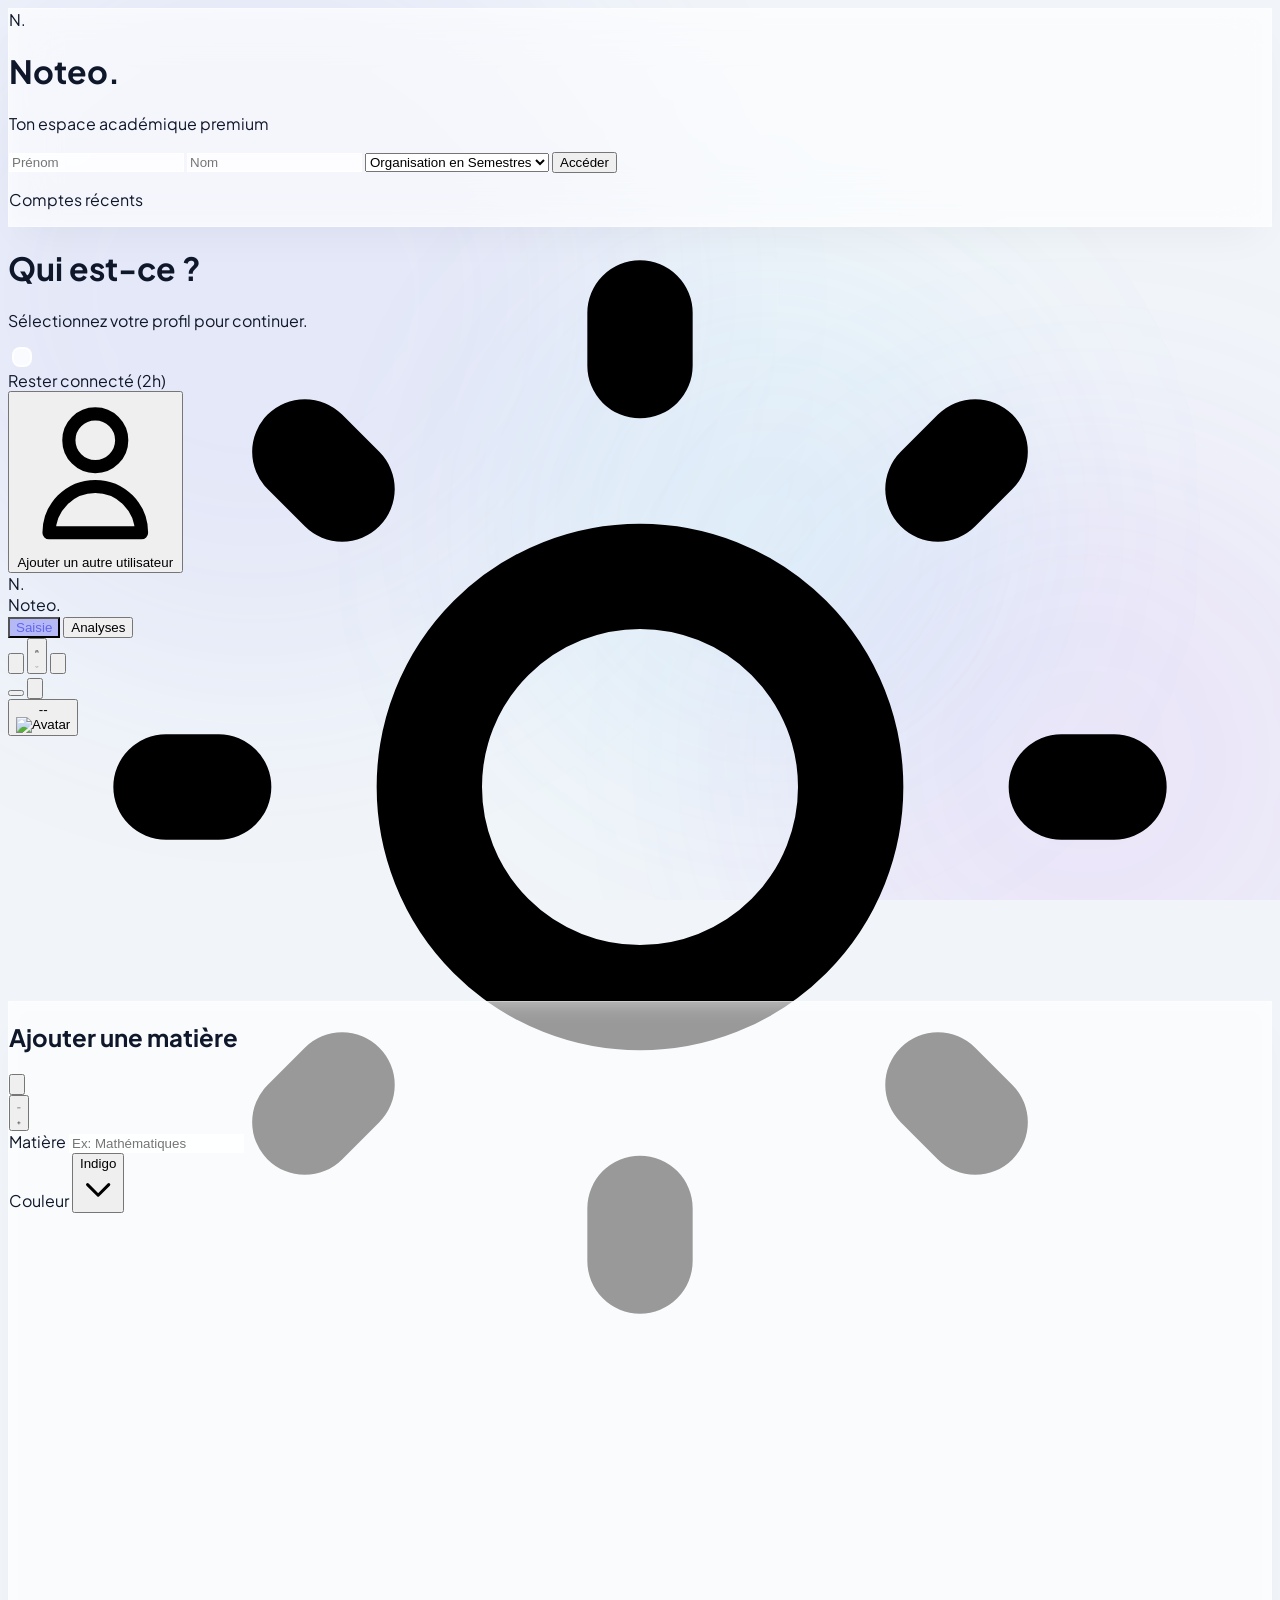
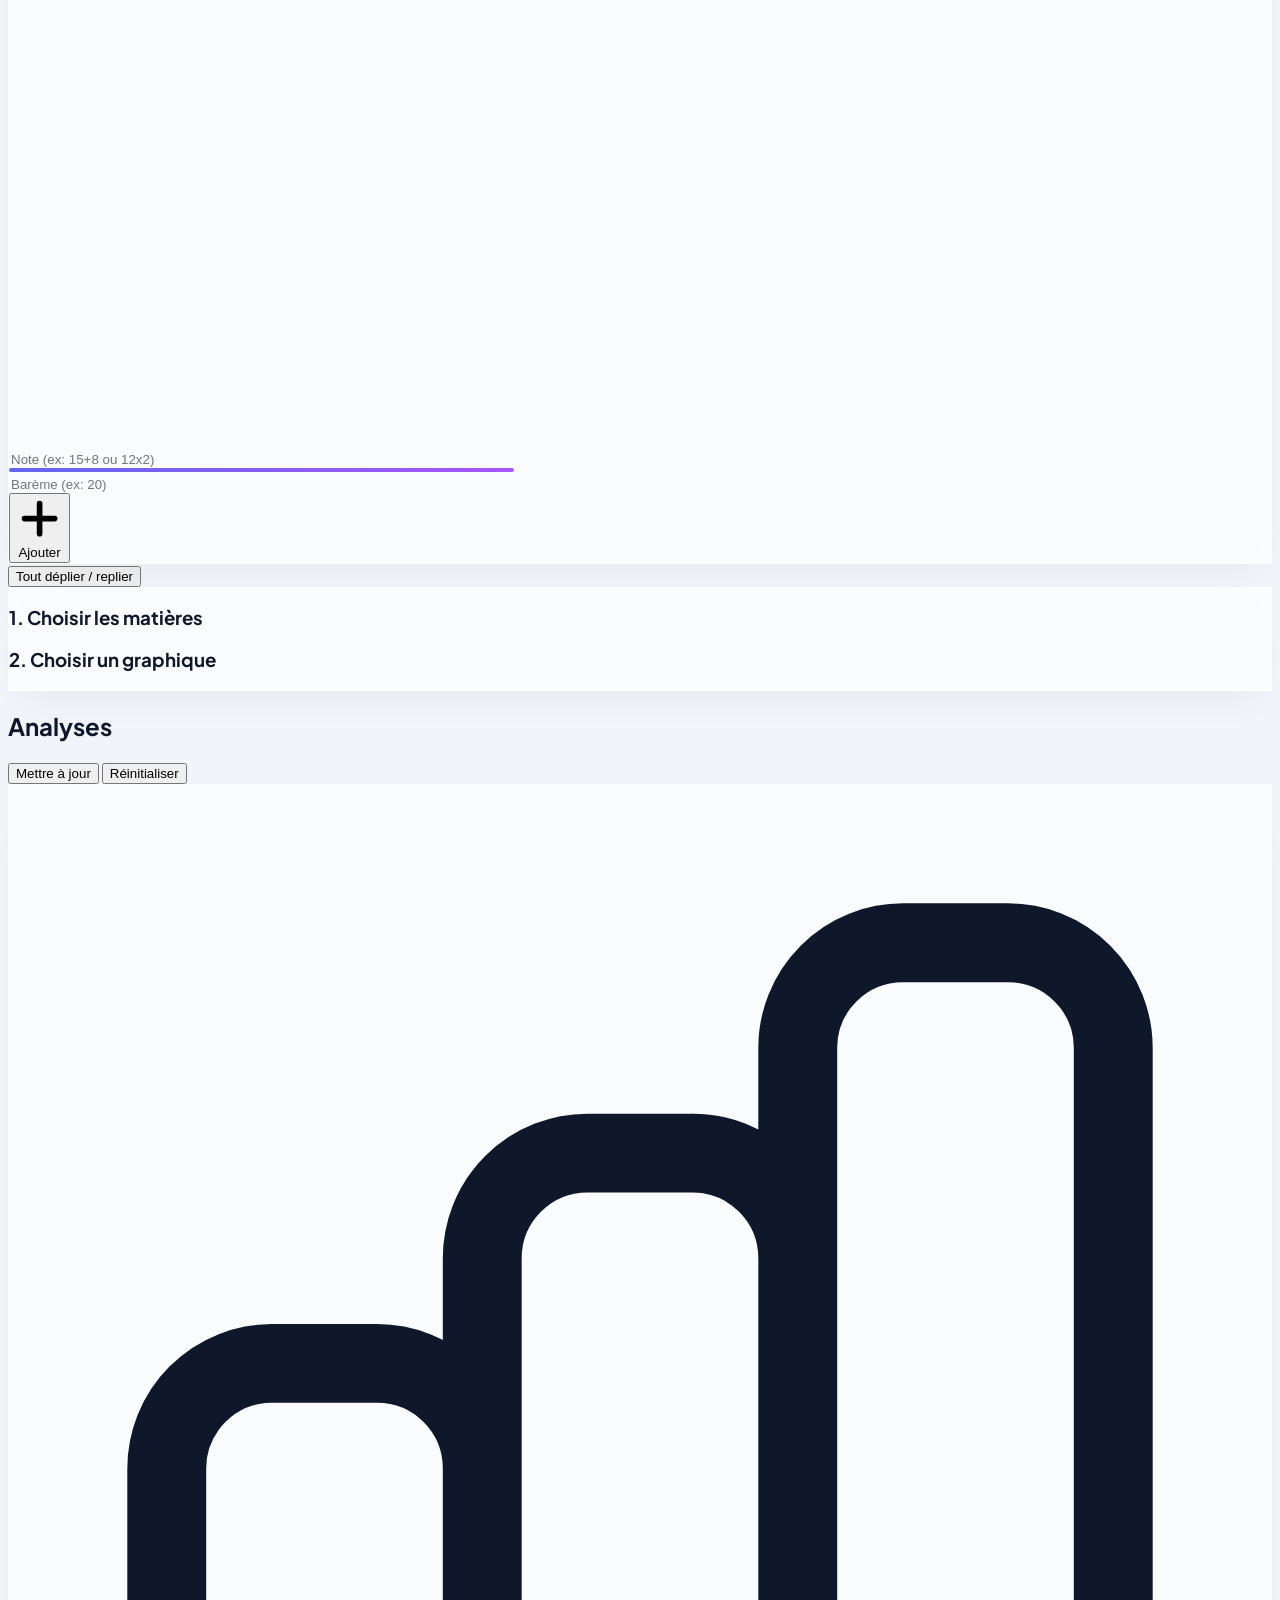
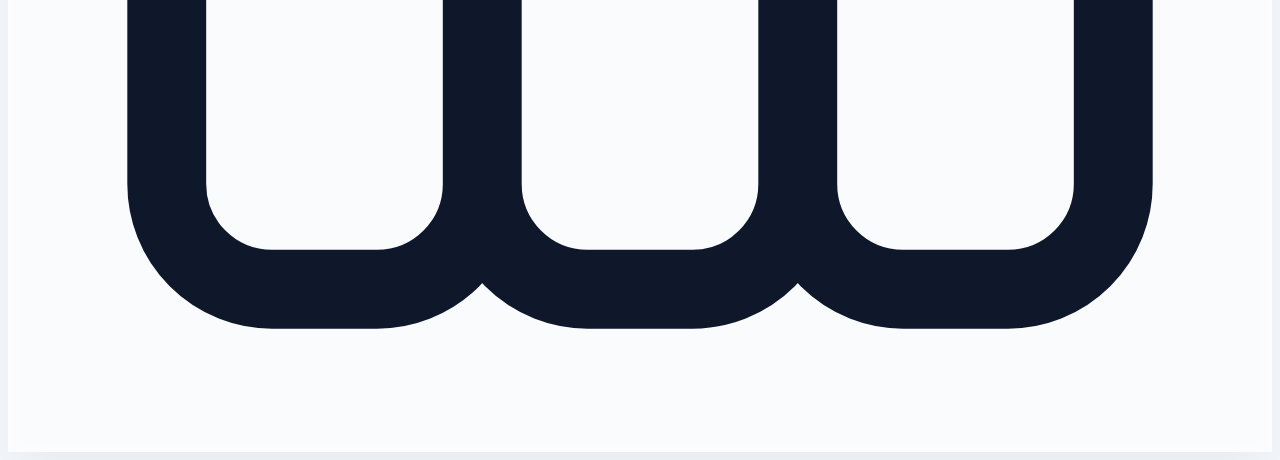
==== Source/index.html @ eb799285 "Add files via upload" ====
<!DOCTYPE html>
<html lang="fr">
<head>
    <meta charset="UTF-8">
    <meta name="viewport" content="width=device-width, initial-scale=1.0">
    <title>Noteo.</title>
    <script src="https://cdn.tailwindcss.com"></script>
    <script src="https://cdn.jsdelivr.net/npm/chart.js"></script>
    <link href="https://fonts.googleapis.com/css2?family=Plus+Jakarta+Sans:wght@300;400;500;600;700;800&display=swap" rel="stylesheet">
    <link href="https://cdn.jsdelivr.net/gh/antijingo/open-dyslexic@1.0/src/open-dyslexic.css" rel="stylesheet">
    <link rel="stylesheet" href="style.css">
</head>
<body class="antialiased light-mode">
    
    <!-- Loading Screen -->
    <div id="loading-screen" class="flex justify-center items-center h-screen">
        <div class="text-center">
            <div class="pulse-logo w-24 h-24 rounded-[2rem] mx-auto mb-8 flex items-center justify-center shadow-2xl bg-gradient-to-tr from-indigo-500 to-purple-500">
                <span class="text-white text-5xl font-black">N.</span>
            </div>
            <div class="flex justify-center gap-3">
                <div class="w-4 h-4 rounded-full bg-indigo-500 animate-bounce" style="animation-delay: 0s"></div>
                <div class="w-4 h-4 rounded-full bg-purple-500 animate-bounce" style="animation-delay: 0.1s"></div>
                <div class="w-4 h-4 rounded-full bg-pink-500 animate-bounce" style="animation-delay: 0.2s"></div>
            </div>
        </div>
    </div>

    <div class="blobs-container">
        <div class="blob blob-1"></div>
        <div class="blob blob-2"></div>
        <div class="blob blob-3"></div>
    </div>

    <!-- Login Screen -->
    <div id="login-screen" class="hidden min-h-screen flex items-center justify-center p-6">
        <div class="glass-card p-12 rounded-[3rem] w-full max-w-md animate-entrance text-center relative overflow-hidden">
            <div class="absolute top-0 left-0 w-full h-1 bg-gradient-to-r from-indigo-500 via-purple-500 to-pink-500"></div>
            
            <div class="w-20 h-20 rounded-[1.8rem] mx-auto mb-8 flex items-center justify-center shadow-2xl bg-gradient-to-tr from-indigo-500 to-purple-500 hover:scale-110 transition-transform duration-500">
                <span class="text-white text-4xl font-black">N.</span>
            </div>
            <h1 class="text-3xl font-black italic text-[var(--text-main)] mb-2 tracking-tight">Noteo.</h1>
            <p class="text-[var(--text-muted)] text-sm mb-8 font-medium">Ton espace académique premium</p>

            <form id="login-form" class="space-y-4">
                <input type="text" id="prenom" required placeholder="Prénom" title="Prénom" class="w-full px-6 py-4 rounded-2xl outline-none font-bold text-[var(--text-main)]">
                <input type="text" id="nom" required placeholder="Nom" title="Nom" class="w-full px-6 py-4 rounded-2xl outline-none font-bold text-[var(--text-main)]">
                <select id="new-account-period-type" title="Type d'organisation de l'année" class="w-full px-6 py-4 rounded-2xl outline-none font-bold text-[var(--text-main)] bg-[var(--input-bg)] border border-[var(--border)] text-sm">
                    <option value="semesters">Organisation en Semestres</option>
                    <option value="trimesters">Organisation en Trimestres</option>
                </select>
                <button type="submit" title="Accéder à mon espace" class="w-full bg-indigo-600 hover:bg-indigo-500 text-white font-black py-4 rounded-2xl shadow-lg hover:shadow-indigo-500/30 hover:scale-[1.02] active:scale-95 transition-all">Accéder</button>
            </form>
            
            <div id="login-sessions-area" class="mt-8 pt-8 border-t border-[var(--border)] hidden">
                <p class="text-[10px] font-black uppercase text-[var(--text-muted)] tracking-widest mb-4">Comptes récents</p>
                <div id="login-sessions-list" class="flex flex-col gap-2"></div>
            </div>
        </div>
    </div>

    <!-- User Selection Screen -->
    <div id="user-selection-screen" class="hidden min-h-screen flex items-center justify-center p-6">
        <div class="w-full max-w-4xl animate-entrance text-center">
            <h1 class="text-4xl font-black italic text-[var(--text-main)] mb-2 tracking-tight">Qui est-ce ?</h1>
            <p class="text-[var(--text-muted)] text-lg mb-12 font-medium">Sélectionnez votre profil pour continuer.</p>
            <div id="user-selection-grid" class="grid grid-cols-2 md:grid-cols-3 lg:grid-cols-4 gap-8">
                <!-- User cards will be injected here by JS -->
            </div>
            <div class="mt-8">
                <label class="flex items-center justify-center gap-3 cursor-pointer text-sm">
                        <input type="checkbox" id="stay-logged-in-checkbox" title="Rester connecté" class="styled-checkbox">
                    <span class="font-bold text-[var(--text-muted)]">Rester connecté (2h)</span>
                </label>
            </div>
            <div class="mt-8 pt-8 border-t border-[var(--border)]">
                <button onclick="addNewAccountFromSelection()" class="px-8 py-4 rounded-2xl bg-indigo-500/10 text-indigo-500 font-bold hover:bg-indigo-500 hover:text-white transition-all shadow-sm">
                    <svg class="w-5 h-5 inline-block mr-2 -mt-1" fill="none" stroke="currentColor" viewBox="0 0 24 24"><path stroke-linecap="round" stroke-linejoin="round" stroke-width="2" d="M16 7a4 4 0 11-8 0 4 4 0 018 0zM12 14a7 7 0 00-7 7h14a7 7 0 00-7-7z"></path></svg>
                    Ajouter un autre utilisateur
                </button>
            </div>
        </div>
    </div>

    <!-- Main Dashboard -->
    <div id="dashboard-screen" class="hidden min-h-screen flex flex-col opacity-0 transition-opacity duration-1000 ">
        <header class="sticky top-0 z-40 h-24 bg-[var(--bg-body)]/40 backdrop-blur-md border-b border-[var(--border)]">
            <div class="max-w-7xl mx-auto px-6 h-full flex items-center justify-between">
                <div class="flex items-center gap-8 md:gap-12">
                    <div class="flex items-center gap-3">
                        <div class="w-10 h-10 rounded-xl bg-gradient-to-tr from-indigo-600 to-purple-500 flex items-center justify-center shadow-lg hover:scale-110 transition-transform">
                            <span class="text-white text-xl font-black">N.</span>
                        </div>
                        <span class="text-2xl font-black italic text-[var(--text-main)] tracking-tighter hidden sm:block">Noteo.</span>
                    </div>
                    
                    <nav class="flex gap-2 bg-[var(--input-bg)] p-1.5 rounded-2xl border border-[var(--card-border)]">
                        <button onclick="switchTab('notes')" id="btn-notes" class="tab-btn active px-6 py-2.5 rounded-xl text-xs font-black uppercase tracking-widest transition-all">Saisie</button>
                        <button onclick="switchTab('charts')" id="btn-charts" class="tab-btn px-6 py-2.5 rounded-xl text-xs font-black uppercase tracking-widest transition-all">Analyses</button>
                    </nav>

                    <!-- Semester/Period Selector -->
                    <div class="relative hidden md:block">
                        <div class="flex items-center rounded-2xl bg-[var(--input-bg)] border border-[var(--border)] overflow-hidden">
                            <button onclick="cycleSemester(-1)" title="Période précédente" class="h-12 w-10 flex items-center justify-center text-[var(--text-muted)] hover:bg-[var(--bg-card)] transition-colors">
                                <svg class="w-4 h-4" fill="none" stroke="currentColor" viewBox="0 0 24 24"><path stroke-linecap="round" stroke-linejoin="round" stroke-width="2" d="M15 19l-7-7 7-7"></path></svg>
                            </button>
                            <button onclick="toggleSemesterMenu(event)" title="Menu des périodes" class="h-12 px-4 flex items-center gap-2 text-[var(--text-main)] hover:bg-[var(--bg-card)] transition-colors border-l border-r border-[var(--border)]">
                                <svg class="w-5 h-5 text-indigo-500" fill="none" stroke="currentColor" viewBox="0 0 24 24"><path stroke-linecap="round" stroke-linejoin="round" stroke-width="2" d="M8 7V3m8 4V3m-9 8h10M5 21h14a2 2 0 002-2V7a2 2 0 00-2-2H5a2 2 0 00-2 2v12a2 2 0 002 2z"></path></svg>
                                <span id="current-semester-name" class="font-bold text-sm"></span>
                                <svg class="w-4 h-4 text-[var(--text-muted)]" fill="none" stroke="currentColor" viewBox="0 0 24 24"><path stroke-linecap="round" stroke-linejoin="round" stroke-width="2" d="M19 9l-7 7-7-7"></path></svg>
                            </button>
                            <button onclick="cycleSemester(1)" title="Période suivante" class="h-12 w-10 flex items-center justify-center text-[var(--text-muted)] hover:bg-[var(--bg-card)] transition-colors">
                                <svg class="w-4 h-4" fill="none" stroke="currentColor" viewBox="0 0 24 24"><path stroke-linecap="round" stroke-linejoin="round" stroke-width="2" d="M9 5l7 7-7 7"></path></svg>
                            </button>
                        </div>
                        <div id="semester-menu" class="dropdown-menu absolute left-0 mt-3 w-64 glass-card rounded-[2rem] p-4 z-[100]">
                            <!-- JS will populate this -->
                        </div>
                    </div>
                </div>

                <div class="flex items-center gap-3">
                    <!-- Bouton Thème avec animation précise -->
                    <button onclick="cycleTheme()" title="Changer le thème" class="relative overflow-hidden w-12 h-12 rounded-2xl bg-[var(--input-bg)] border border-[var(--border)] text-[var(--text-main)] hover:border-indigo-500 transition-all hover:scale-105 active:scale-95">
                        <div class="theme-icon-wrapper sun-icon">
                            <svg class="w-5 h-5" fill="none" stroke="currentColor" viewBox="0 0 24 24"><path stroke-linecap="round" stroke-linejoin="round" stroke-width="2" d="M12 3v1m0 16v1m9-9h-1M4 12H3m15.364-6.364l-.707.707M6.343 17.657l-.707.707m12.728 0l-.707-.707M6.343 6.343l-.707-.707M12 8a4 4 0 100 8 4 4 0 000-8z" /></svg>
                        </div>
                        <div class="theme-icon-wrapper moon-icon">
                            <svg class="w-5 h-5" fill="none" stroke="currentColor" viewBox="0 0 24 24"><path stroke-linecap="round" stroke-linejoin="round" stroke-width="2" d="M20.354 15.354A9 9 0 018.646 3.646 9.003 9.003 0 0012 21a9.003 9.003 0 008.354-5.646z" /></svg>
                        </div>
                    </button>

                    <!-- Bouton Paramètres (Engrenage) -->
                    <button onclick="openSettings()" title="Ouvrir les paramètres" class="w-12 h-12 flex items-center justify-center rounded-2xl bg-[var(--input-bg)] border border-[var(--border)] text-[var(--text-main)] hover:text-indigo-500 hover:border-indigo-500 transition-all hover:scale-105 active:scale-95">
                        <svg class="w-5 h-5 hover:rotate-90 transition-transform duration-500" fill="none" stroke="currentColor" viewBox="0 0 24 24"><path stroke-linecap="round" stroke-linejoin="round" stroke-width="2" d="M10.325 4.317c.426-1.756 2.924-1.756 3.35 0a1.724 1.724 0 002.573 1.066c1.543-.94 3.31.826 2.37 2.37a1.724 1.724 0 001.065 2.572c1.756.426 1.756 2.924 0 3.35a1.724 1.724 0 00-1.066 2.573c.94 1.543-.826 3.31-2.37 2.37a1.724 1.724 0 00-2.572 1.065c-.426 1.756-2.924 1.756-3.35 0a1.724 1.724 0 00-2.573-1.066c-1.543.94-3.31-.826-2.37-2.37a1.724 1.724 0 00-1.065-2.572c-1.756-.426-1.756-2.924 0-3.35a1.724 1.724 0 001.066-2.573c-.94-1.543.826-3.31 2.37-2.37.996.608 2.296.07 2.572-1.065z"></path><path stroke-linecap="round" stroke-linejoin="round" stroke-width="2" d="M15 12a3 3 0 11-6 0 3 3 0 016 0z"></path></svg>
                    </button>

                    <!-- Profil & Dropdown basique -->
                    <div class="relative">
                        <button onclick="toggleUserMenu(event)" class="h-12 px-4 flex items-center gap-3 rounded-2xl bg-indigo-500/10 text-indigo-600 hover:bg-indigo-500 hover:text-white transition-all">
                            <span id="header-user-name" class="font-bold text-sm hidden md:block">--</span>
                            <img src="" id="user-avatar" class="w-7 h-7 rounded-full" alt="Avatar">
                        </button>
                        
                        <div id="user-menu" class="dropdown-menu absolute right-0 mt-3 w-56 glass-card rounded-[2rem] p-4 z-[100]">
                            <div class="mb-4 px-2">
                                <p class="text-[10px] font-black uppercase text-indigo-500 tracking-widest mb-1">Actuel</p>
                                <p id="user-display" class="text-lg font-black truncate">--</p>
                            </div>
                            <div class="space-y-1">
                                <button id="lock-session-btn" onclick="lockSession()" class="w-full text-left px-3 py-2 text-xs font-bold text-[var(--text-main)] hover:bg-[var(--input-bg)] rounded-xl transition-all flex items-center justify-between" style="display: none;">
                                    <span class="flex items-center gap-2">
                                        <svg class="w-4 h-4" fill="none" stroke="currentColor" viewBox="0 0 24 24"><path stroke-linecap="round" stroke-linejoin="round" stroke-width="2" d="M12 15v2m-6 4h12a2 2 0 002-2v-6a2 2 0 00-2-2H6a2 2 0 00-2 2v6a2 2 0 002 2zm10-10V7a4 4 0 00-8 0v4h8z"></path></svg>
                                        Verrouiller
                                    </span>
                                    <kbd class="text-[10px] font-mono bg-[var(--bg-body)] px-1.5 py-0.5 rounded-md border border-[var(--border)]">Ctrl+L</kbd>
                                </button>
                                <button onclick="openUserSwitchModal()" class="w-full text-left px-3 py-2 text-xs font-bold text-[var(--text-main)] hover:bg-[var(--input-bg)] rounded-xl transition-all flex items-center gap-2">
                                    <svg class="w-4 h-4" fill="none" stroke="currentColor" viewBox="0 0 24 24"><path stroke-linecap="round" stroke-linejoin="round" stroke-width="2" d="M8 7h12m0 0l-4-4m4 4l-4 4m0 6H4m0 0l4 4m-4-4l4-4"></path></svg>
                                    Changer d'utilisateur
                                </button>
                            </div>
                            <div class="mt-2 pt-2 border-t border-[var(--border)]">
                                <button onclick="logout()" class="w-full text-left px-3 py-2 text-xs font-black text-rose-500 uppercase tracking-widest hover:bg-rose-500/10 rounded-xl transition-all">Se déconnecter</button>
                            </div>
                        </div>
                    </div>
                </div>
            </div>
        </header>

        <main class="max-w-7xl mx-auto px-6 py-12 w-full flex-grow">
            <!-- Tab: Notes -->
            <section id="tab-notes" class="animate-entrance">
                <div class="flex flex-col lg:flex-row gap-8 xl:gap-12">
                    <!-- Main content -->
                    <div class="flex-grow min-w-0 space-y-12">
                        <!-- Input Form -->
                        <div id="main-card" class="glass-card p-8 md:p-10 rounded-[3rem] transition-all duration-500 cursor-pointer" onclick="if(this.classList.contains('collapsed')) toggleMainCard()">
                            <div class="flex justify-between items-center mb-6">
                                <div class="flex items-center gap-3">
                                    <h2 class="text-2xl font-black text-[var(--text-main)] tracking-tight">Ajouter une matière</h2>
                                    <button onclick="event.stopPropagation(); openTutoModal()" title="Comment ça marche ?" class="w-10 h-10 flex items-center justify-center rounded-full bg-[var(--input-bg)] border border-[var(--border)] text-[var(--text-muted)] hover:text-indigo-500 hover:border-indigo-500 transition-all hover:scale-105 active:scale-95">
                                        <svg class="w-6 h-6" fill="none" stroke="currentColor" viewBox="0 0 24 24"><path stroke-linecap="round" stroke-linejoin="round" stroke-width="2" d="M8.228 9c.549-1.165 2.03-2 3.772-2 2.21 0 4 1.343 4 3 0 1.4-1.278 2.575-3.006 2.907-.542.104-.994.54-.994 1.093m0 3h.01M21 12a9 9 0 11-18 0 9 9 0 0118 0z"></path></svg>
                                    </button>
                                </div>
                                <div>
                                    <button onclick="event.stopPropagation(); toggleMainCard()" id="toggle-main-card-btn" title="Réduire/Agrandir le formulaire" class="w-12 h-12 flex items-center justify-center rounded-2xl bg-[var(--input-bg)] border border-[var(--border)] text-[var(--text-main)] hover:text-indigo-500 hover:border-indigo-500 transition-all hover:scale-105 active:scale-95">
                                        <svg id="main-card-icon-minus" class="w-6 h-6" fill="none" stroke="currentColor" viewBox="0 0 24 24"><path stroke-linecap="round" stroke-linejoin="round" stroke-width="3" d="M20 12H4"></path></svg>
                                        <svg id="main-card-icon-plus" class="w-6 h-6 hidden" fill="none" stroke="currentColor" viewBox="0 0 24 24"><path stroke-linecap="round" stroke-linejoin="round" stroke-width="3" d="M12 4v16m8-8H4"></path></svg>
                                    </button>
                                </div>
                            </div>

                            <div id="main-card-content">
                              <form id="calc-form" class="space-y-8">
                                <div class="flex flex-col md:flex-row md:items-end justify-between gap-6">
                                    <div class="space-y-3 flex-grow">
                                        <label class="text-[10px] font-black uppercase text-[var(--text-muted)] tracking-widest pl-2">Matière</label>
                                <input type="text" id="subject-name" required title="Nom de la matière" placeholder="Ex: Mathématiques" aria-label="Nom de la matière" class="w-full px-6 py-4 rounded-2xl text-xl font-extrabold focus:ring-2 focus:ring-indigo-500/50">
                                    </div>
                                    <div class="relative">
                                        <label class="text-[10px] font-black uppercase text-[var(--text-muted)] tracking-widest pl-2">Couleur</label>
                                        <button type="button" onclick="toggleColorMenu(event)" class="mt-1 w-full md:w-48 h-[58px] px-4 flex items-center justify-between rounded-2xl bg-[var(--input-bg)] border border-[var(--border)]">
                                            <div class="flex items-center gap-3">
                                                <div id="selected-color-preview" class="w-6 h-6 rounded-full" style="background-color: #6366f1;"></div>
                                                <span id="selected-color-name" class="font-bold">Indigo</span>
                                            </div>
                                            <svg class="w-4 h-4 text-[var(--text-muted)]" fill="none" stroke="currentColor" viewBox="0 0 24 24"><path stroke-linecap="round" stroke-linejoin="round" stroke-width="2" d="M19 9l-7 7-7-7"></path></svg>
                                        </button>
                                        <div id="color-menu" class="dropdown-menu absolute right-0 mt-2 w-64 glass-card rounded-[2rem] p-4 z-50">
                                            <div class="grid grid-cols-6 gap-3">
                                                <div class="color-dot bg-indigo-500 text-indigo-500" data-color="#6366f1" data-name="Indigo" onclick="selectColor(this)"></div>
                                                <div class="color-dot bg-emerald-400 text-emerald-400" data-color="#34d399" data-name="Émeraude" onclick="selectColor(this)"></div>
                                                <div class="color-dot bg-rose-400 text-rose-400" data-color="#fb7185" data-name="Rose" onclick="selectColor(this)"></div>
                                                <div class="color-dot bg-amber-400 text-amber-400" data-color="#fbbf24" data-name="Ambre" onclick="selectColor(this)"></div>
                                                <div class="color-dot bg-purple-500 text-purple-500" data-color="#a855f7" data-name="Violet" onclick="selectColor(this)"></div>
                                                <div class="color-dot bg-sky-400 text-sky-400" data-color="#38bdf8" data-name="Ciel" onclick="selectColor(this)"></div>
                                                <div class="color-dot bg-teal-400 text-teal-400" data-color="#2dd4bf" data-name="Turquoise" onclick="selectColor(this)"></div>
                                                <div class="color-dot bg-lime-400 text-lime-400" data-color="#a3e635" data-name="Citron Vert" onclick="selectColor(this)"></div>
                                                <div class="color-dot bg-orange-500 text-orange-500" data-color="#f97316" data-name="Orange" onclick="selectColor(this)"></div>
                                                <div class="color-dot bg-fuchsia-500 text-fuchsia-500" data-color="#d946ef" data-name="Fuchsia" onclick="selectColor(this)"></div>
                                                <div class="color-dot bg-cyan-400 text-cyan-400" data-color="#22d3ee" data-name="Cyan" onclick="selectColor(this)"></div>
                                                <div class="color-dot bg-slate-500 text-slate-500" data-color="#64748b" data-name="Ardoise" onclick="selectColor(this)"></div>
                                                <div class="color-dot bg-green-400 text-green-400" data-color="#4ade80" data-name="Vert" onclick="selectColor(this)"></div>
                                                <div class="color-dot bg-yellow-400 text-yellow-400" data-color="#facc15" data-name="Jaune" onclick="selectColor(this)"></div>
                                                <div class="color-dot bg-pink-500 text-pink-500" data-color="#ec4899" data-name="Rose Vif" onclick="selectColor(this)"></div>
                                                <div class="color-dot bg-blue-500 text-blue-500" data-color="#3b82f6" data-name="Bleu" onclick="selectColor(this)"></div>
                                                <div class="color-dot bg-red-400 text-red-400" data-color="#f87171" data-name="Rouge" onclick="selectColor(this)"></div>
                                                <div class="color-dot bg-zinc-400 text-zinc-400" data-color="#a1a1aa" data-name="Gris" onclick="selectColor(this)"></div>
                                            </div>
                                            <div class="mt-4 pt-4 border-t border-[var(--border)]"><button type="button" onclick="document.getElementById('custom-color-picker').click()" class="w-full flex items-center justify-center gap-3 px-4 py-3 rounded-xl font-bold bg-[var(--input-bg)] border border-[var(--border)] hover:border-indigo-400 transition-all"><svg class="w-5 h-5" fill="none" stroke="currentColor" viewBox="0 0 24 24"><path stroke-linecap="round" stroke-linejoin="round" stroke-width="2" d="M7 21a4 4 0 01-4-4V5a2 2 0 012-2h4a2 2 0 012 2v12a4 4 0 01-4 4zm0 0h12a2 2 0 002-2v-4a2 2 0 00-2-2h-2.343M11 7.343l1.657-1.657a2 2 0 012.828 0l2.829 2.829a2 2 0 010 2.828l-8.486 8.485M7 17h.01"></path></svg>Couleur personnalisée</button></div>
                                            <input type="color" id="custom-color-picker" class="hidden" onchange="setCustomColor(this.value)">
                                        </div>
                                    </div>
                                </div>

                                <div class="flex flex-col md:flex-row items-center gap-8 bg-[var(--bg-body)]/50 p-6 md:p-8 rounded-[2.5rem] border border-[var(--border)]">
                                    <!-- Fraction Input UI -->
                                    <div class="flex-grow flex flex-col items-center justify-center relative fraction-input-container w-full py-4">
                                        <input type="text" id="calc-top" required placeholder="Note (ex: 15+8 ou 12x2)" title="Note ou calcul de notes" aria-label="Note" class="w-full text-center outline-none text-4xl font-black text-[var(--text-main)] transition-all hover:scale-105">
                                        <div class="fraction-bar my-2"></div>
                                        <input type="text" id="calc-bot" required placeholder="Barème (ex: 20)" title="Barème de la note" aria-label="Barème" class="w-full text-center outline-none text-xl font-bold text-[var(--text-muted)] transition-all hover:scale-105">
                                    </div>
                                    
                                    <button type="submit" class="w-full md:w-32 h-20 md:h-32 bg-gradient-to-br from-indigo-500 to-purple-600 text-white rounded-[2rem] flex flex-col items-center justify-center gap-2 shadow-lg hover:shadow-indigo-500/40 hover:scale-[1.05] active:scale-95 transition-all">
                                        <svg class="w-8 h-8" fill="none" stroke="currentColor" viewBox="0 0 24 24"><path stroke-linecap="round" stroke-linejoin="round" stroke-width="3" d="M12 4v16m8-8H4"></path></svg>
                                        <span class="text-xs font-black uppercase tracking-widest">Ajouter</span>
                                    </button>
                                </div>
                              </form>
                            </div>
                        </div>
                        
                        <!-- Grades List -->
                        <div class="space-y-4">
                            <div id="grades-actions" class="flex justify-end z-10 relative hidden">
                                <button onclick="toggleAllAccordions()" class="text-xs font-black uppercase tracking-widest text-indigo-500 hover:text-indigo-600 bg-indigo-500/10 px-4 py-2 rounded-xl transition-all hover:scale-105">
                                    Tout déplier / replier
                                </button>
                            </div>
                            <div id="grades-container"></div>
                        </div>
                    </div>
                </div>
            </section>

            <!-- Tab: Analyses (Charts - NEW) -->
            <section id="tab-charts" class="hidden animate-entrance">
                <div class="flex flex-col lg:flex-row gap-8">
                    <!-- Controls Sidebar -->
                    <div class="lg:w-96 glass-card p-6 rounded-[2rem] self-start lg:sticky top-28">
                        <h3 class="font-black text-lg mb-4 text-[var(--text-main)]">1. Choisir les matières</h3>
                        <div id="chart-subject-selector" class="space-y-2 max-h-48 overflow-y-auto pr-2 border-b border-[var(--border)] pb-4 mb-4"></div>
                        <h3 class="font-black text-lg mb-4 text-[var(--text-main)]">2. Choisir un graphique</h3>
                        <div id="chart-type-selector" class="space-y-1"></div>
                    </div>
                    <!-- Chart Display Area -->
                    <div class="flex-grow min-w-0">
                        <div class="flex justify-between items-center mb-6">
                            <h2 class="text-3xl font-black">Analyses</h2>
                            <div class="flex items-center gap-2">
                                <button onclick="updateAllCharts()" class="px-4 py-2 rounded-lg text-xs font-bold text-indigo-500 hover:bg-indigo-500/10 transition-colors">Mettre à jour</button>
                                <button onclick="clearCharts()" class="px-4 py-2 rounded-lg text-xs font-bold text-rose-500 hover:bg-rose-500/10 transition-colors">Réinitialiser</button>
                            </div>
                        </div>
                        <div id="charts-grid" class="grid grid-cols-1 xl:grid-cols-2 gap-8"></div>
                        <div id="no-charts-msg" class="hidden text-center py-20 glass-card rounded-[2rem]">
                            <svg class="w-24 h-24 mx-auto mb-6 opacity-20" fill="none" stroke="currentColor" viewBox="0 0 24 24"><path stroke-linecap="round" stroke-linejoin="round" stroke-width="1.5" d="M9 19v-6a2 2 0 00-2-2H5a2 2 0 00-2 2v6a2 2 0 002 2h2a2 2 0 002-2zm0 0V9a2 2 0 012-2h2a2 2 0 012 2v10m-6 0a2 2 0 002 2h2a2 2 0 002-2m0 0V5a2 2 0 012-2h2a2 2 0 012 2v14a2 2 0 01-2 2h-2a2 2 0 01-2-2z"></path></svg>
                        </div>
                    </div>
                </div>
            </section>
        </main>
    </div>

    <!-- Modal: Switch User -->
    <div id="switch-user-modal" class="modal-overlay">
        <div class="modal-content glass-card p-8 rounded-[3rem] w-full max-w-md relative">
            <button onclick="closeModals()" title="Fermer" class="absolute top-6 right-6 text-[var(--text-muted)] hover:text-rose-500 transition-colors">
                <svg class="w-6 h-6" fill="none" stroke="currentColor" viewBox="0 0 24 24"><path stroke-linecap="round" stroke-linejoin="round" stroke-width="2" d="M6 18L18 6M6 6l12 12"></path></svg>
            </button>
            <h2 class="text-2xl font-black text-[var(--text-main)] mb-6 tracking-tight">Changer d'utilisateur</h2>
            <div id="modal-user-list" class="space-y-3 max-h-60 overflow-y-auto pr-2 mb-6"></div>
            <button onclick="addNewAccount()" class="w-full flex items-center justify-center gap-3 px-4 py-4 rounded-2xl font-bold bg-indigo-500 text-white hover:bg-indigo-600 hover:scale-[1.02] transition-all shadow-lg">
                <svg class="w-5 h-5" fill="none" stroke="currentColor" viewBox="0 0 24 24"><path stroke-linecap="round" stroke-linejoin="round" stroke-width="2" d="M12 4v16m8-8H4"></path></svg>
                Démarrer avec un nouvel utilisateur
            </button>
        </div>
    </div>

    <!-- Modal: Paramètres (Comptes & Notes) -->
    <div id="settings-modal" class="modal-overlay">
        <div class="modal-content glass-card p-8 rounded-[3rem] w-full max-w-3xl relative max-h-[90vh] flex flex-col">
            <button onclick="closeModals()" title="Fermer" class="absolute top-6 right-6 text-[var(--text-muted)] hover:text-rose-500 transition-colors z-10">
                <svg class="w-6 h-6" fill="none" stroke="currentColor" viewBox="0 0 24 24"><path stroke-linecap="round" stroke-linejoin="round" stroke-width="2" d="M6 18L18 6M6 6l12 12"></path></svg>
            </button>
            <h2 class="text-3xl font-black text-[var(--text-main)] mb-4 tracking-tight flex items-center gap-3">
                <svg class="w-8 h-8 text-indigo-500" fill="none" stroke="currentColor" viewBox="0 0 24 24"><path stroke-linecap="round" stroke-linejoin="round" stroke-width="2" d="M10.325 4.317c.426-1.756 2.924-1.756 3.35 0a1.724 1.724 0 002.573 1.066c1.543-.94 3.31.826 2.37 2.37a1.724 1.724 0 001.065 2.572c1.756.426 1.756 2.924 0 3.35a1.724 1.724 0 00-1.066 2.573c.94 1.543-.826 3.31-2.37 2.37a1.724 1.724 0 00-2.572 1.065c-.426 1.756-2.924 1.756-3.35 0a1.724 1.724 0 00-2.573-1.066c-1.543.94-3.31-.826-2.37-2.37a1.724 1.724 0 00-1.065-2.572c-1.756-.426-1.756-2.924 0-3.35a1.724 1.724 0 001.066-2.573c-.94-1.543.826-3.31 2.37-2.37.996.608 2.296.07 2.572-1.065z"></path><path stroke-linecap="round" stroke-linejoin="round" stroke-width="2" d="M15 12a3 3 0 11-6 0 3 3 0 016 0z"></path></svg>
                Paramètres
            </h2>

            <!-- Tabs -->
            <div class="flex border-b border-[var(--border)] mb-6 flex-wrap">
                <button id="settings-tab-btn-profile" onclick="switchSettingsTab('profile')" class="settings-tab-btn active">Profil</button>
                <button id="settings-tab-btn-interface" onclick="switchSettingsTab('interface')" class="settings-tab-btn">Interface</button>
                <button id="settings-tab-btn-behavior" onclick="switchSettingsTab('behavior')" class="settings-tab-btn">Comportement</button>
                <button id="settings-tab-btn-data" onclick="switchSettingsTab('data')" class="settings-tab-btn">Données</button>
                <button id="settings-tab-btn-accounts" onclick="switchSettingsTab('accounts')" class="settings-tab-btn">Comptes</button>
                <button id="settings-tab-btn-accessibility" onclick="switchSettingsTab('accessibility')" class="settings-tab-btn">Accessibilité</button>
            </div>

            <!-- Auth Setup (nested inside settings logic) -->
            <div id="auth-setup-content" class="hidden space-y-6">
                <h3 class="text-lg font-bold text-[var(--text-main)]">Type de protection</h3>
                <!-- Content will be injected by JS -->
            </div>

            <div class="flex-grow overflow-y-auto pr-4 -mr-4 space-y-8">
                <!-- Tab: Profile -->
                <div id="settings-tab-content-profile" class="settings-tab-content space-y-6">
                    <div class="p-6 bg-[var(--input-bg)] rounded-2xl border border-[var(--border)]">
                        <h3 class="text-lg font-bold text-[var(--text-main)] mb-4">Profil Utilisateur Actif</h3>
                        <form id="profile-form" class="space-y-4 max-w-md">
                            <div>
                                <label for="settings-prenom" class="text-xs font-bold text-[var(--text-muted)]">Prénom</label>
                                <input type="text" id="settings-prenom" required title="Prénom" placeholder="Votre prénom" class="w-full mt-1 px-4 py-3 rounded-xl font-bold text-[var(--text-main)]">
                            </div>
                            <div>
                                <label for="settings-nom" class="text-xs font-bold text-[var(--text-muted)]">Nom</label>
                                <input type="text" id="settings-nom" required title="Nom" placeholder="Votre nom" class="w-full mt-1 px-4 py-3 rounded-xl font-bold text-[var(--text-main)]">
                            </div>
                            <div>
                                <label for="setting-periodType" class="text-xs font-bold text-[var(--text-muted)]">Organisation de l'année</label>
                                <select id="setting-periodType" title="Organisation de l'année" onchange="updateSetting('periodType', this.value)" class="w-full mt-1 px-4 py-3 rounded-xl font-bold text-[var(--text-main)] bg-[var(--input-bg)] border border-[var(--border)]">
                                    <option value="semesters">En Semestres</option>
                                    <option value="trimesters">En Trimestres</option>
                                </select>
                            </div>
                            <button type="submit" class="px-6 py-3 rounded-xl bg-indigo-600 text-white font-bold hover:bg-indigo-500 transition-all">Enregistrer le profil</button>
                        </form>
                    </div>
                    <div class="p-6 bg-[var(--input-bg)] rounded-2xl border border-[var(--border)]">
                        <h3 class="text-lg font-bold text-[var(--text-main)] mb-4">Sécurité du compte</h3>
                        <div id="pin-management-area" class="space-y-2">
                            <!-- This will be populated by JS -->
                        </div>
                    </div>
                </div>

                <!-- Tab: Interface (NEW) -->
                <div id="settings-tab-content-interface" class="settings-tab-content hidden space-y-6">
                    <h3 class="text-lg font-bold text-[var(--text-main)]">Thème</h3>
                    <div class="p-2 bg-[var(--input-bg)] rounded-2xl flex gap-2 border border-[var(--border)]">
                        <button onclick="setThemePreference('light')" id="theme-btn-light" title="Thème Clair" class="flex-1 py-2 rounded-lg font-bold">Clair</button>
                        <button onclick="setThemePreference('dark')" id="theme-btn-dark" title="Thème Sombre" class="flex-1 py-2 rounded-lg font-bold">Sombre</button>
                        <button onclick="setThemePreference('system')" id="theme-btn-system" title="Thème Système" class="flex-1 py-2 rounded-lg font-bold">Système</button>
                    </div>
                    <h3 class="text-lg font-bold text-[var(--text-main)] pt-4">Affichage</h3>
                    <div class="flex items-center justify-between p-4 bg-[var(--input-bg)] rounded-2xl border border-[var(--border)]">
                        <div><h4 class="font-bold text-[var(--text-main)]">Barre de navigation fixe</h4><p class="text-xs text-[var(--text-muted)]">Garder le menu visible au défilement.</p></div>
                        <label class="relative"><input type="checkbox" id="setting-fixedNav" title="Barre de navigation fixe" onchange="updateSetting('fixedNav', this.checked)" class="sr-only peer"><div class="w-14 h-8 bg-slate-300 dark:bg-slate-700 rounded-full peer-checked:bg-indigo-500 transition-colors"></div><div class="absolute left-1 top-1 w-6 h-6 bg-white rounded-full transition-transform peer-checked:translate-x-6"></div></label>
                    </div>
                    <div class="flex items-center justify-between p-4 bg-[var(--input-bg)] rounded-2xl border border-[var(--border)]">
                        <div><h4 class="font-bold text-[var(--text-main)]">Mode Zen</h4><p class="text-xs text-[var(--text-muted)]">Masquer les éléments décoratifs pour plus de concentration.</p></div>
                        <label class="relative"><input type="checkbox" id="setting-zenMode" title="Mode Zen" onchange="updateSetting('zenMode', this.checked)" class="sr-only peer"><div class="w-14 h-8 bg-slate-300 dark:bg-slate-700 rounded-full peer-checked:bg-indigo-500 transition-colors"></div><div class="absolute left-1 top-1 w-6 h-6 bg-white rounded-full transition-transform peer-checked:translate-x-6"></div></label>
                    </div>
                    <div class="flex items-center justify-between p-4 bg-[var(--input-bg)] rounded-2xl border border-[var(--border)]">
                        <div><h4 class="font-bold text-[var(--text-main)]">Afficher l'avatar</h4><p class="text-xs text-[var(--text-muted)]">Montrer votre photo de profil dans l'en-tête.</p></div>
                        <label class="relative"><input type="checkbox" id="setting-showAvatar" title="Afficher l'avatar" onchange="updateSetting('showAvatar', this.checked)" class="sr-only peer"><div class="w-14 h-8 bg-slate-300 dark:bg-slate-700 rounded-full peer-checked:bg-indigo-500 transition-colors"></div><div class="absolute left-1 top-1 w-6 h-6 bg-white rounded-full transition-transform peer-checked:translate-x-6"></div></label>
                    </div>
                    <h3 class="text-lg font-bold text-[var(--text-main)] pt-4">Effets Visuels</h3>
                    <div class="flex items-center justify-between p-4 bg-[var(--input-bg)] rounded-2xl border border-[var(--border)]">
                        <div><h4 class="font-bold text-[var(--text-main)]">Activer les animations</h4><p class="text-xs text-[var(--text-muted)]">Active ou désactive les animations de l'interface.</p></div>
                        <label class="relative"><input type="checkbox" id="setting-animations" title="Activer les animations" onchange="updateSetting('animations', this.checked)" class="sr-only peer"><div class="w-14 h-8 bg-slate-300 dark:bg-slate-700 rounded-full peer-checked:bg-indigo-500 transition-colors"></div><div class="absolute left-1 top-1 w-6 h-6 bg-white rounded-full transition-transform peer-checked:translate-x-6"></div></label>
                    </div>
                    <div class="flex items-center justify-between p-4 bg-[var(--input-bg)] rounded-2xl border border-[var(--border)]">
                        <div><h4 class="font-bold text-[var(--text-main)]">Activer le flou</h4><p class="text-xs text-[var(--text-muted)]">Effet de verre dépoli sur les cartes.</p></div>
                        <label class="relative"><input type="checkbox" id="setting-blur" title="Activer le flou" onchange="updateSetting('blur', this.checked)" class="sr-only peer"><div class="w-14 h-8 bg-slate-300 dark:bg-slate-700 rounded-full peer-checked:bg-indigo-500 transition-colors"></div><div class="absolute left-1 top-1 w-6 h-6 bg-white rounded-full transition-transform peer-checked:translate-x-6"></div></label>
                    </div>
                    <div class="flex items-center justify-between p-4 bg-[var(--input-bg)] rounded-2xl border border-[var(--border)]">
                        <div><h4 class="font-bold text-[var(--text-main)]">Afficher les blobs</h4><p class="text-xs text-[var(--text-muted)]">Affiche les formes colorées en arrière-plan.</p></div>
                        <label class="relative"><input type="checkbox" id="setting-blobs" title="Afficher les blobs" onchange="updateSetting('blobs', this.checked)" class="sr-only peer"><div class="w-14 h-8 bg-slate-300 dark:bg-slate-700 rounded-full peer-checked:bg-indigo-500 transition-colors"></div><div class="absolute left-1 top-1 w-6 h-6 bg-white rounded-full transition-transform peer-checked:translate-x-6"></div></label>
                    </div>
                </div>

                <!-- Tab: Comportement (NEW) -->
                <div id="settings-tab-content-behavior" class="settings-tab-content hidden space-y-6">
                    <h3 class="text-lg font-bold text-[var(--text-main)]">Général</h3>
                    <div class="flex items-center justify-between p-4 bg-[var(--input-bg)] rounded-2xl border border-[var(--border)]">
                        <label for="sound-toggle" id="label-sound-toggle" class="font-bold text-[var(--text-main)]">Activer les sons de l'interface</label>
                        <label class="relative">
                            <input type="checkbox" id="sound-toggle" title="Activer les sons" class="sr-only peer" onchange="toggleSounds(this.checked)">
                            <div class="w-14 h-8 bg-slate-300 dark:bg-slate-700 rounded-full peer-checked:bg-indigo-500 transition-colors"></div>
                            <div class="absolute left-1 top-1 w-6 h-6 bg-white rounded-full transition-transform peer-checked:translate-x-6"></div>
                        </label>
                    </div>
                    <div class="flex items-center justify-between p-4 bg-[var(--input-bg)] rounded-2xl border border-[var(--border)]">
                        <label for="setting-soundVolume" class="font-bold">Volume des sons</label>
                        <input type="range" min="0" max="1" step="0.05" id="setting-soundVolume" title="Volume des sons" aria-label="Volume des sons" oninput="updateSetting('soundVolume', parseFloat(this.value))" class="w-40 accent-indigo-500">
                    </div>
                    <div class="flex items-center justify-between p-4 bg-[var(--input-bg)] rounded-2xl border border-[var(--border)]">
                        <div><h4 class="font-bold text-[var(--text-main)]">Confirmer avant suppression</h4><p class="text-xs text-[var(--text-muted)]">Affiche une alerte avant toute suppression.</p></div>
                        <label class="relative"><input type="checkbox" id="setting-confirmDelete" title="Confirmer avant suppression" onchange="updateSetting('confirmDelete', this.checked)" class="sr-only peer"><div class="w-14 h-8 bg-slate-300 dark:bg-slate-700 rounded-full peer-checked:bg-indigo-500 transition-colors"></div><div class="absolute left-1 top-1 w-6 h-6 bg-white rounded-full transition-transform peer-checked:translate-x-6"></div></label>
                    </div>
                    <h3 class="text-lg font-bold text-[var(--text-main)] pt-4">Affichage des listes</h3>
                    <div class="flex items-center justify-between p-4 bg-[var(--input-bg)] rounded-2xl border border-[var(--border)]">
                        <label for="setting-defaultSort"><div><h4 class="font-bold text-[var(--text-main)]">Tri par défaut des matières</h4><p class="text-xs text-[var(--text-muted)]">Ordre d'affichage des cartes de matières.</p></div></label>
                        <select id="setting-defaultSort" title="Tri par défaut" onchange="updateSetting('defaultSort', this.value)" class="bg-[var(--bg-body)] border border-[var(--border)] rounded-lg px-3 py-1 font-bold">
                            <option value="date" title="Trier par date d'ajout">Date d'ajout</option>
                            <option value="noteCount">Nombre de notes</option>
                            <option value="average">Moyenne</option>
                            <option value="alpha">Alphabétique</option>
                        </select>
                    </div>
                    <div id="sort-order-container" class="hidden px-4 flex justify-end -mt-2">
                        <button onclick="toggleSortOrder()" id="sort-order-btn" class="text-xs font-bold text-indigo-500 hover:text-indigo-600 bg-indigo-500/10 hover:bg-indigo-500/20 px-3 py-1.5 rounded-lg transition-all flex items-center gap-2">
                            <svg class="w-3 h-3" fill="none" stroke="currentColor" viewBox="0 0 24 24"><path stroke-linecap="round" stroke-linejoin="round" stroke-width="2" d="M19 14l-7 7m0 0l-7-7m7 7V3"></path></svg>
                            <span>Décroissant</span>
                        </button>
                    </div>
                    <div class="flex items-center justify-between p-4 bg-[var(--input-bg)] rounded-2xl border border-[var(--border)]">
                        <div><h4 class="font-bold text-[var(--text-main)]">Afficher la date des notes</h4><p class="text-xs text-[var(--text-muted)]">Affiche la date à côté de chaque note.</p></div>
                        <label class="relative"><input type="checkbox" id="setting-showNoteDate" title="Afficher la date des notes" onchange="updateSetting('showNoteDate', this.checked)" class="sr-only peer"><div class="w-14 h-8 bg-slate-300 dark:bg-slate-700 rounded-full peer-checked:bg-indigo-500 transition-colors"></div><div class="absolute left-1 top-1 w-6 h-6 bg-white rounded-full transition-transform peer-checked:translate-x-6"></div></label>
                    </div>
                </div>

                <!-- Tab: Données -->
                <div id="settings-tab-content-data" class="settings-tab-content hidden space-y-6">
                    <h3 class="text-lg font-bold text-[var(--text-main)]">Sauvegarde et Restauration</h3>
                    <div class="p-4 bg-[var(--input-bg)] rounded-2xl border border-[var(--border)] space-y-3">
                        <div class="grid grid-cols-1 md:grid-cols-2 gap-3">
                            <button onclick="openExportModal()" title="Exporter les notes au format JSON" class="p-3 bg-[var(--bg-body)] rounded-lg font-bold hover:bg-indigo-500/10 hover:text-indigo-500 transition-all border border-[var(--border)]">Exporter les notes (JSON)</button>
                            <button onclick="exportFullAccount()" title="Exporter une sauvegarde complète du compte" class="p-3 bg-[var(--bg-body)] rounded-lg font-bold hover:bg-purple-500/10 hover:text-purple-500 transition-all border border-[var(--border)]">Exporter le compte (Sauvegarde)</button>
                            <button onclick="document.getElementById('import-input').click()" title="Importer un fichier JSON" class="col-span-full p-3 bg-[var(--bg-body)] rounded-lg font-bold hover:bg-emerald-500/10 hover:text-emerald-500 transition-all border border-[var(--border)]">Importer un fichier (JSON)</button>
                            <input type="file" id="import-input" title="Choisir un fichier JSON à importer" placeholder="Importer un fichier" class="hidden" accept=".json" onchange="importData(event)">
                        </div>
                    </div>

                    <h3 class="text-lg font-bold text-[var(--text-main)] pt-4">Édition rapide des notes</h3>
                    <div id="settings-notes-list" class="space-y-4"></div>

                    <h3 class="text-lg font-bold text-rose-500 pt-4">Suppression des notes</h3>
                    <div class="p-4 bg-rose-500/10 rounded-2xl border border-rose-500/20 flex items-center justify-between">
                        <p class="font-medium text-sm text-rose-200">Supprime toutes les notes de <strong class="text-rose-100">l'utilisateur actuel</strong>.</p>
                        <button onclick="clearCurrentUserNotes()" class="px-4 py-2 rounded-lg bg-rose-500 text-white font-bold hover:bg-rose-600 transition-all">Supprimer</button>
                    </div>
                </div>

                <!-- Tab: Comptes -->
                <div id="settings-tab-content-accounts" class="settings-tab-content hidden space-y-6">
                    <h3 class="text-lg font-bold text-[var(--text-main)]">Gestion des comptes</h3>
                    <div id="settings-accounts-list" class="space-y-3"></div>
                    <h3 class="text-lg font-bold text-rose-500 pt-4">Réinitialisation de l'application</h3>
                    <div class="p-4 bg-rose-500/10 rounded-2xl border border-rose-500/20 flex items-center justify-between">
                        <p class="font-medium text-sm text-rose-200">Supprime <strong class="text-rose-100">tous les comptes et toutes les données</strong> de l'application.</p>
                        <button onclick="deleteAllData()" class="px-4 py-2 rounded-lg bg-rose-500 text-white font-bold hover:bg-rose-600 transition-all">Tout effacer</button>
                    </div>
                </div>

                <!-- Tab: Accessibilité (NEW) -->
                <div id="settings-tab-content-accessibility" class="settings-tab-content hidden space-y-6">
                    <div class="flex items-center justify-between p-4 bg-[var(--input-bg)] rounded-2xl border border-[var(--border)]">
                        <div><h4 class="font-bold text-[var(--text-main)]">Texte à fort contraste</h4><p class="text-xs text-[var(--text-muted)]">Améliore la lisibilité du texte.</p></div>
                        <label class="relative"><input type="checkbox" id="setting-highContrast" title="Texte à fort contraste" onchange="updateSetting('highContrast', this.checked)" class="sr-only peer"><div class="w-14 h-8 bg-slate-300 dark:bg-slate-700 rounded-full peer-checked:bg-indigo-500 transition-colors"></div><div class="absolute left-1 top-1 w-6 h-6 bg-white rounded-full transition-transform peer-checked:translate-x-6"></div></label>
                    </div>
                    <div class="flex items-center justify-between p-4 bg-[var(--input-bg)] rounded-2xl border border-[var(--border)]">
                        <div><h4 class="font-bold text-[var(--text-main)]">Réduire les mouvements</h4><p class="text-xs text-[var(--text-muted)]">Désactive la plupart des animations de l'interface.</p></div>
                        <label class="relative"><input type="checkbox" id="setting-reduceMotion" title="Réduire les mouvements" onchange="updateSetting('reduceMotion', this.checked)" class="sr-only peer"><div class="w-14 h-8 bg-slate-300 dark:bg-slate-700 rounded-full peer-checked:bg-indigo-500 transition-colors"></div><div class="absolute left-1 top-1 w-6 h-6 bg-white rounded-full transition-transform peer-checked:translate-x-6"></div></label>
                    </div>
                    <div class="flex items-center justify-between p-4 bg-[var(--input-bg)] rounded-2xl border border-[var(--border)]">
                        <div><h4 class="font-bold text-[var(--text-main)]">Police pour dyslexiques</h4><p class="text-xs text-[var(--text-muted)]">Utilise une police de caractères adaptée.</p></div>
                        <label class="relative"><input type="checkbox" id="setting-dyslexicFont" title="Police pour dyslexiques" onchange="updateSetting('dyslexicFont', this.checked)" class="sr-only peer"><div class="w-14 h-8 bg-slate-300 dark:bg-slate-700 rounded-full peer-checked:bg-indigo-500 transition-colors"></div><div class="absolute left-1 top-1 w-6 h-6 bg-white rounded-full transition-transform peer-checked:translate-x-6"></div></label>
                    </div>
                </div>
            </div>
        </div>
    </div>

    <!-- Modal: Tutoriel -->
    <div id="tuto-modal" class="modal-overlay">
        <div class="modal-content glass-card p-8 rounded-[3rem] w-full max-w-lg relative">
            <button onclick="closeModals()" title="Fermer" class="absolute top-6 right-6 text-[var(--text-muted)] hover:text-rose-500 transition-colors">
                <svg class="w-6 h-6" fill="none" stroke="currentColor" viewBox="0 0 24 24"><path stroke-linecap="round" stroke-linejoin="round" stroke-width="2" d="M6 18L18 6M6 6l12 12"></path></svg>
            </button>
            <h2 class="text-2xl font-black text-[var(--text-main)] mb-6 tracking-tight flex items-center gap-3">
                <svg class="w-7 h-7 text-indigo-500" fill="none" stroke="currentColor" viewBox="0 0 24 24"><path stroke-linecap="round" stroke-linejoin="round" stroke-width="2" d="M13 16h-1v-4h-1m1-4h.01M21 12a9 9 0 11-18 0 9 9 0 0118 0z"></path></svg>
                Comment ça marche ?
            </h2>
            <ol class="space-y-4 text-[var(--text-muted)] font-medium list-decimal list-inside">
                <li>Va sur <strong>Pronote → Notes</strong>.</li>
                <li>Clique sur <strong>Par matière</strong> puis choisis une matière.</li>
                <li>Clique sur <strong>Afficher le calcul de la moyenne</strong>.</li>
                <li>Copie les notes au-dessus de la barre de fraction et colle-les sur le site.</li>
                <li>Fais pareil avec le bas, puis répète pour chaque matière. 👍</li>
            </ol>
            <button onclick="closeModals()" class="mt-8 w-full bg-indigo-600 hover:bg-indigo-500 text-white font-black py-3 rounded-2xl shadow-lg hover:shadow-indigo-500/30 transition-all">J'ai compris !</button>
        </div>
    </div>

    <!-- Modal: PIN Lock -->
    <div id="pin-modal" class="modal-overlay">
        <div class="modal-content glass-card p-8 rounded-[3rem] w-full max-w-sm relative text-center">
            <h2 id="pin-modal-title" class="text-2xl font-black text-[var(--text-main)] mb-2 tracking-tight">Verrouillage PIN</h2>
            <p id="pin-modal-user" class="text-[var(--text-muted)] mb-6"></p>
            
            <div class="flex justify-center items-center gap-3 h-12 mb-6">
                <div id="pin-display" class="text-5xl font-black tracking-[0.5em]"></div>
            </div>

            <div class="grid grid-cols-3 gap-4" role="group" aria-label="Clavier numérique pour code PIN">
                <button onclick="handlePinInput('1')" title="Chiffre 1" class="pin-btn">1</button><button onclick="handlePinInput('2')" title="Chiffre 2" class="pin-btn">2</button><button onclick="handlePinInput('3')" title="Chiffre 3" class="pin-btn">3</button>
                <button onclick="handlePinInput('4')" title="Chiffre 4" class="pin-btn">4</button><button onclick="handlePinInput('5')" title="Chiffre 5" class="pin-btn">5</button><button onclick="handlePinInput('6')" title="Chiffre 6" class="pin-btn">6</button>
                <button onclick="handlePinInput('7')" title="Chiffre 7" class="pin-btn">7</button><button onclick="handlePinInput('8')" title="Chiffre 8" class="pin-btn">8</button><button onclick="handlePinInput('9')" title="Chiffre 9" class="pin-btn">9</button>
                <button onclick="closePinModal()" title="Annuler" class="pin-btn !bg-rose-500/10 !text-rose-500">Annuler</button>
                <button onclick="handlePinInput('0')" title="Chiffre 0" class="pin-btn">0</button>
                <button onclick="handlePinInput('backspace')" title="Effacer" class="pin-btn flex items-center justify-center">
                    <svg class="w-6 h-6" fill="none" stroke="currentColor" viewBox="0 0 24 24"><path stroke-linecap="round" stroke-linejoin="round" stroke-width="2" d="M12 14l2-2m0 0l2-2m-2 2l-2-2m2 2l2 2M3 12l6.414 6.414a2 2 0 002.828 0L19 12M3 12l6.414-6.414a2 2 0 012.828 0L19 12"></path></svg>
                </button>
            </div>
            <div class="mt-6">
                <label class="flex items-center justify-center gap-3 cursor-pointer">
                    <input type="checkbox" id="skip-pin-checkbox" title="Ne plus demander pendant 15 min" class="styled-checkbox">
                    <span class="text-sm font-bold text-[var(--text-muted)]">Ne plus demander pendant 15 min</span>
                </label>
            </div>
            <button id="forgot-pin-btn" onclick="forgotPin()" class="hidden mt-4 text-sm font-bold text-indigo-500 hover:underline">Code PIN oublié ?</button>
        </div>
    </div>

    <!-- Modal: Duplicate Subject -->
    <div id="duplicate-subject-modal" class="modal-overlay">
        <div class="modal-content glass-card p-8 rounded-[3rem] w-full max-w-lg relative">
            <h2 class="text-2xl font-black text-[var(--text-main)] mb-2 tracking-tight">Matière existante</h2>
            <p class="text-[var(--text-muted)] mb-6">Une matière nommée "<strong id="duplicate-subject-name"></strong>" existe déjà. Que souhaitez-vous faire ?</p>
            <div class="space-y-3">
                <button id="duplicate-opt-update" class="w-full text-left p-4 rounded-2xl font-bold bg-indigo-500/10 text-indigo-500 border border-indigo-500/20 hover:bg-indigo-500 hover:text-white transition-all">
                    <span class="block">Mettre à jour la matière existante</span>
                    <span class="block text-xs font-normal opacity-70">Ajoute les nouvelles notes à la matière existante.</span>
                </button>
                <button id="duplicate-opt-create" class="w-full text-left p-4 rounded-2xl font-bold bg-emerald-500/10 text-emerald-500 border border-emerald-500/20 hover:bg-emerald-500 hover:text-white transition-all">
                    <span class="block">Créer une nouvelle matière</span>
                    <span class="block text-xs font-normal opacity-70">Conserve l'ancienne et en crée une nouvelle avec le même nom.</span>
                </button>
                <button id="duplicate-opt-rename" class="w-full text-left p-4 rounded-2xl font-bold bg-[var(--input-bg)] border border-[var(--border)] hover:border-indigo-400 transition-all">
                    <span class="block">Renommer la nouvelle matière</span>
                    <span class="block text-xs font-normal opacity-70">Permet de choisir un autre nom avant de l'ajouter.</span>
                </button>
            </div>
            <button onclick="closeModals()" class="mt-6 w-full text-center text-sm font-bold text-[var(--text-muted)] hover:text-rose-500">Annuler</button>
        </div>
    </div>

    <!-- Modal: Export Semesters -->
    <div id="export-semester-modal" class="modal-overlay">
        <div class="modal-content glass-card p-8 rounded-[3rem] w-full max-w-md relative">
            <button onclick="closeModals()" title="Fermer" class="absolute top-6 right-6 text-[var(--text-muted)] hover:text-rose-500 transition-colors">
                <svg class="w-6 h-6" fill="none" stroke="currentColor" viewBox="0 0 24 24"><path stroke-linecap="round" stroke-linejoin="round" stroke-width="2" d="M6 18L18 6M6 6l12 12"></path></svg>
            </button>
            <h2 class="text-2xl font-black text-[var(--text-main)] mb-6 tracking-tight">Exporter les notes</h2>
            <p class="text-sm text-[var(--text-muted)] mb-4">Cochez les périodes que vous souhaitez inclure dans le fichier d'exportation.</p>
            <div id="export-semester-list" class="space-y-2 max-h-60 overflow-y-auto pr-2 mb-6">
                <!-- JS will populate this -->
            </div>
            <button type="button" onclick="performSelectiveExport()" class="w-full bg-indigo-600 hover:bg-indigo-500 text-white font-black py-3 rounded-2xl shadow-lg transition-all">Exporter la sélection</button>
        </div>
    </div>

    <!-- Modal: Auth Setup -->
    <div id="auth-setup-modal" class="modal-overlay">
        <div class="modal-content glass-card p-8 rounded-[3rem] w-full max-w-md relative">
            <button onclick="closeModals()" title="Fermer" class="absolute top-6 right-6 text-[var(--text-muted)] hover:text-rose-500 transition-colors">
                <svg class="w-6 h-6" fill="none" stroke="currentColor" viewBox="0 0 24 24"><path stroke-linecap="round" stroke-linejoin="round" stroke-width="2" d="M6 18L18 6M6 6l12 12"></path></svg>
            </button>
            <h2 class="text-2xl font-black text-[var(--text-main)] mb-2 tracking-tight">Type de protection</h2>
            <p class="text-[var(--text-muted)] mb-6">Choisissez comment vous souhaitez protéger votre compte.</p>
            <div class="space-y-3">
                <button onclick="setupProtection('pin4')" class="w-full text-left p-4 rounded-2xl font-bold bg-[var(--input-bg)] border border-[var(--border)] hover:border-indigo-500 transition-all">PIN à 4 chiffres</button>
                <button onclick="setupProtection('pin6')" class="w-full text-left p-4 rounded-2xl font-bold bg-[var(--input-bg)] border border-[var(--border)] hover:border-indigo-500 transition-all">PIN à 6 chiffres</button>
                <button onclick="setupProtection('pin8')" class="w-full text-left p-4 rounded-2xl font-bold bg-[var(--input-bg)] border border-[var(--border)] hover:border-indigo-500 transition-all">PIN à 8 chiffres</button>
            </div>
            <div class="mt-6 pt-6 border-t border-[var(--border)]">
                <label for="recovery-email-input" class="text-xs font-bold text-[var(--text-muted)]">Email de récupération (Optionnel)</label>
                <input type="email" id="recovery-email-input" title="Email de récupération" placeholder="vous@email.com" class="w-full mt-1 px-4 py-3 rounded-xl font-bold text-[var(--text-main)]">
                <p class="text-xs text-[var(--text-muted)] mt-2" title="Information sur l'email de récupération">Utilisé uniquement si vous oubliez votre code PIN. Laissez vide si vous ne souhaitez pas en définir.</p>
            </div>
        </div>
    </div>

    <!-- Modal: Fullscreen Chart -->
    <div id="fullscreen-chart-modal" class="modal-overlay !bg-black/90">
        <div class="absolute top-4 right-6 flex gap-4 z-20">
            <button onclick="navigateFullscreenChart(-1)" title="Graphique précédent" class="w-12 h-12 flex items-center justify-center rounded-full bg-white/10 text-white hover:bg-white/20 transition-all">
                <svg class="w-6 h-6" fill="none" stroke="currentColor" viewBox="0 0 24 24"><path stroke-linecap="round" stroke-linejoin="round" stroke-width="2" d="M15 19l-7-7 7-7"></path></svg>
            </button>
            <button onclick="navigateFullscreenChart(1)" title="Graphique suivant" class="w-12 h-12 flex items-center justify-center rounded-full bg-white/10 text-white hover:bg-white/20 transition-all">
                <svg class="w-6 h-6" fill="none" stroke="currentColor" viewBox="0 0 24 24"><path stroke-linecap="round" stroke-linejoin="round" stroke-width="2" d="M9 5l7 7-7 7"></path></svg>
            </button>
            <button onclick="closeModals()" title="Fermer" class="w-12 h-12 flex items-center justify-center rounded-full bg-white/10 text-white hover:bg-white/20 transition-all">
                <svg class="w-6 h-6" fill="none" stroke="currentColor" viewBox="0 0 24 24"><path stroke-linecap="round" stroke-linejoin="round" stroke-width="2" d="M6 18L18 6M6 6l12 12"></path></svg>
            </button>
        </div>
        <div id="fullscreen-chart-content" class="w-full h-full p-16"><canvas id="fullscreen-chart-canvas"></canvas></div>
    </div>

    <!-- Modal: Reload Required -->
    <div id="reload-modal" class="modal-overlay">
        <div class="modal-content glass-card p-8 rounded-[3rem] w-full max-w-sm relative text-center">
            <div class="w-16 h-16 mx-auto mb-4 rounded-full bg-indigo-100 flex items-center justify-center text-indigo-500">
                <svg class="w-8 h-8" fill="none" stroke="currentColor" viewBox="0 0 24 24"><path stroke-linecap="round" stroke-linejoin="round" stroke-width="2" d="M4 4v5h.582m15.356 2A8.001 8.001 0 004.582 9m0 0H9m11 11v-5h-.581m0 0a8.003 8.003 0 01-15.357-2m15.357 2H15"></path></svg>
            </div>
            <h2 class="text-2xl font-black text-[var(--text-main)] mb-2">Rechargement requis</h2>
            <p class="text-[var(--text-muted)] text-sm mb-6 font-medium">Pour appliquer ce changement, l'application doit être rechargée. Pas d'inquiétude, vos données sont sauvegardées en temps réel.</p>
            <button onclick="window.location.reload()" class="w-full py-3 rounded-xl bg-indigo-600 text-white font-bold hover:bg-indigo-500 transition-all mb-4 shadow-lg shadow-indigo-500/30">Recharger la page</button>
            <label class="flex items-center justify-center gap-2 cursor-pointer text-xs text-[var(--text-muted)] hover:text-[var(--text-main)] transition-colors"><input type="checkbox" title="Recharger automatiquement" onchange="updateSetting('autoReload', this.checked); if(this.checked) window.location.reload();" class="styled-checkbox w-4 h-4"><span class="font-bold">Ne plus afficher et recharger automatiquement</span></label>
        </div>
    </div>
    <script src="script.js"></script>
</body>
</html>
---- Source/style.css ----
:root {
            --primary: #6366f1;
            --primary-glow: rgba(99, 102, 241, 0.4);
            --bg-body: #f1f5f9;
            --bg-card: rgba(255, 255, 255, 0.6);
            --text-main: #0f172a;
            --text-muted: #64748b;
            --border: rgba(255, 255, 255, 0.8);
            --card-border: rgba(255, 255, 255, 0.5);
            --shadow: 0 20px 40px -15px rgba(0, 0, 0, 0.05), 0 0 20px rgba(255, 255, 255, 0.5) inset;
            --input-bg: rgba(255, 255, 255, 0.8);
            --header-height: 6rem;
            --glass-blur: blur(24px);
            --bg-card-safari: rgba(255, 255, 255, 0.92);
            --bg-header-safari: rgba(241, 245, 249, 0.85);
            --bg-modal-safari: rgba(30, 30, 30, 0.7);
        }

        .dark-theme {
            --bg-body: #05050a;
            --bg-card: rgba(15, 15, 25, 0.55);
            --text-main: #f8fafc;
            --text-muted: #94a3b8;
            --border: rgba(255, 255, 255, 0.08);
            --card-border: rgba(255, 255, 255, 0.05);
            --shadow: 0 25px 50px -12px rgba(0, 0, 0, 0.7), 0 0 20px rgba(255, 255, 255, 0.02) inset;
            --input-bg: rgba(25, 25, 35, 0.6);
            --bg-card-safari: rgba(25, 25, 35, 0.9);
            --bg-header-safari: rgba(5, 5, 10, 0.8);
            --bg-modal-safari: rgba(10, 10, 10, 0.7);
        }

        body { 
            font-family: 'Plus Jakarta Sans', sans-serif; 
            background-color: var(--bg-body); 
            color: var(--text-main);
            transition: background-color 0.8s cubic-bezier(0.4, 0, 0.2, 1), color 0.8s ease;
            overflow-x: hidden; 
            min-height: 100vh;
        }

        /* Loading Screen */
        #loading-screen {
            position: fixed; inset: 0; z-index: 9999;
            background: var(--bg-body);
            display: flex; flex-direction: column; align-items: center; justify-content: center;
            transition: opacity 0.8s ease, visibility 0.8s;
        }
        .pulse-logo { animation: pulseGlow 2s infinite alternate ease-in-out; }
        @keyframes pulseGlow {
            0% { transform: scale(1); box-shadow: 0 0 20px var(--primary-glow); }
            100% { transform: scale(1.05); box-shadow: 0 0 50px var(--primary-glow); }
        }

        /* Blobs */
        .blobs-container {
            position: fixed; top: 0; left: 0; width: 100vw; height: 100vh;
            overflow: hidden; z-index: -1; pointer-events: none;
        }
        .blob {
            position: absolute; border-radius: 50%; filter: blur(120px); opacity: 0.6;
            animation: floatBlob 20s infinite alternate cubic-bezier(0.45, 0, 0.55, 1);
        }
        .blob-1 { width: 60vw; height: 60vw; background: rgba(99, 102, 241, 0.15); top: -10%; left: -10%; animation-duration: 25s; }
        .blob-2 { width: 50vw; height: 50vw; background: rgba(168, 85, 247, 0.15); bottom: -20%; right: -10%; animation-duration: 28s; animation-delay: -5s; }
        .blob-3 { width: 40vw; height: 40vw; background: rgba(56, 189, 248, 0.15); top: 30%; left: 40%; animation-duration: 35s; animation-delay: -10s; }

        .dark-theme .blob-1 { background: rgba(99, 102, 241, 0.1); }
        .dark-theme .blob-2 { background: rgba(168, 85, 247, 0.1); }
        .dark-theme .blob-3 { background: rgba(56, 189, 248, 0.08); }

        @keyframes floatBlob { 0% { transform: translate(0, 0) scale(1); } 100% { transform: translate(10%, 15%) scale(1.1); } }

        /* Glassmorphism */
        .glass-card {
            background: var(--bg-card); backdrop-filter: var(--glass-blur); -webkit-backdrop-filter: var(--glass-blur);
            border: 1px solid var(--card-border); box-shadow: var(--shadow);
            transition: all 0.5s cubic-bezier(0.16, 1, 0.3, 1);
        }
        .glass-card:hover { transform: translateY(-2px); box-shadow: 0 30px 60px -15px rgba(0, 0, 0, 0.1), 0 0 20px rgba(255, 255, 255, 0.6) inset; }
        .dark-theme .glass-card:hover { box-shadow: 0 30px 60px -15px rgba(0, 0, 0, 0.8), 0 0 20px rgba(255, 255, 255, 0.04) inset; }

        /* Safari-specific overrides (no blur) */
        .is-safari .glass-card {
            background: var(--bg-card-safari);
            -webkit-backdrop-filter: none;
            backdrop-filter: none;
        }
        .is-safari header {
            background: var(--bg-header-safari);
            -webkit-backdrop-filter: none;
            backdrop-filter: none;
        }
        .is-safari .modal-overlay {
            background: var(--bg-modal-safari);
            -webkit-backdrop-filter: none;
            backdrop-filter: none;
        }

        /* Inputs & Fraction Bar */
        input { background: var(--input-bg); border: 1px solid var(--border); transition: all 0.3s cubic-bezier(0.34, 1.56, 0.64, 1); }
        input:focus { background: var(--bg-card); border-color: var(--primary); box-shadow: 0 0 0 4px var(--primary-glow); }
        
        .fraction-input-container input { border: none; background: transparent; box-shadow: none; }
        .fraction-bar {
            height: 4px; width: 40%; background: linear-gradient(90deg, #6366f1, #a855f7);
            border-radius: 4px; transition: all 0.5s cubic-bezier(0.34, 1.56, 0.64, 1);
        }
        .fraction-input-container:focus-within .fraction-bar {
            width: 80%; box-shadow: 0 0 15px rgba(99, 102, 241, 0.6); height: 6px;
        }

        /* Animations Utils */
        .animate-entrance { animation: fadeUpSoft 0.8s cubic-bezier(0.16, 1, 0.3, 1) forwards; }
        @keyframes fadeUpSoft { from { opacity: 0; transform: translateY(30px); filter: blur(10px); } to { opacity: 1; transform: translateY(0); filter: blur(0); } }

        .dropdown-menu {
            transform: scale(0.95) translateY(-10px); opacity: 0; pointer-events: none;
            transition: all 0.4s cubic-bezier(0.16, 1, 0.3, 1); visibility: hidden; transform-origin: top right;
        }
        .dropdown-menu.show { transform: scale(1) translateY(0); opacity: 1; pointer-events: auto; visibility: visible; }

        /* Modals */
        .modal-overlay {
            position: fixed; inset: 0; background: rgba(0,0,0,0.4); backdrop-filter: blur(8px);
            z-index: 999; opacity: 0; pointer-events: none; transition: opacity 0.4s ease;
            display: flex; align-items: center; justify-content: center;
        }
        .modal-overlay.open { opacity: 1; pointer-events: auto; }
        .modal-content {
            transform: scale(0.9) translateY(20px); opacity: 0; transition: all 0.5s cubic-bezier(0.34, 1.56, 0.64, 1);
        }
        .modal-overlay.open .modal-content { transform: scale(1) translateY(0); opacity: 1; }

        /* Tabs */
        .tab-btn.active { color: var(--primary); background: var(--primary-glow); }

        .color-dot { width: 2rem; height: 2rem; border-radius: 50%; cursor: pointer; transition: all 0.3s; border: 2px solid transparent; }
        .color-dot:hover { transform: scale(1.1); }
        .color-dot.active { transform: scale(1.3); border: 2px solid var(--bg-body); box-shadow: 0 0 20px currentColor; }

        .history-content { max-height: 0; overflow: hidden; transition: max-height 0.5s cubic-bezier(0.16, 1, 0.3, 1), opacity 0.5s ease; opacity: 0; }
        .history-content.open { max-height: 5000px; opacity: 1; }
        canvas { width: 100% !important; height: 100% !important; }

/* Toggle Theme Animation */
        .theme-icon-wrapper { position: absolute; inset: 0; display: flex; align-items: center; justify-content: center; transition: transform 0.6s cubic-bezier(0.34, 1.56, 0.64, 1); }
        
        /* Sun active (Light mode) */
        .light-mode .sun-icon { transform: translateY(0); }
        .light-mode .moon-icon { transform: translateY(-100%); opacity: 0; }
        /* Moon active (Dark mode) */
        .dark-theme .sun-icon { transform: translateY(100%); opacity: 0; }
        .dark-theme .moon-icon { transform: translateY(0); opacity: 1; }

        /* Settings Modal Tabs */
        .settings-tab-btn {
            padding: 0.75rem 1.25rem;
            font-weight: 700;
            font-size: 0.875rem;
            color: var(--text-muted);
            border-bottom: 3px solid transparent;
            transition: all 0.3s;
            margin-bottom: -2px; /* Overlap border */
        }
        .settings-tab-btn:hover {
            color: var(--text-main);
        }
        .settings-tab-btn.active {
            color: var(--primary);
            border-bottom-color: var(--primary);
        }

        /* Collapsible Main Card */
        #main-card-content { transition: all 0.5s cubic-bezier(0.16, 1, 0.3, 1); max-height: 2000px; }
        #main-card:not(.collapsed) #main-card-content { overflow: visible; }
        #main-card.collapsed #main-card-content { max-height: 0; opacity: 0; padding-top: 0; padding-bottom: 0; margin-top: -2rem; overflow: hidden; }

        /* Settings-driven classes */
        .zen-mode .blobs-container, .zen-mode #moyenne-gen { display: none; }
        .no-blur .glass-card, .no-blur header, .no-blur .modal-overlay { backdrop-filter: none !important; -webkit-backdrop-filter: none !important; }
        .fixed-nav header { position: sticky; top: 0; }
        .fixed-nav body { padding-top: var(--header-height); }
        .no-animations * { transition: none !important; animation: none !important; }
        .dyslexic-font { font-family: 'OpenDyslexic', sans-serif !important; } /* Requires font import */
        .high-contrast { --text-main: #000; --text-muted: #444; --bg-body: #fff; --primary: #0000FF; }
        .dark-theme.high-contrast { --text-main: #fff; --text-muted: #ccc; --bg-body: #000; --primary: #FFFF00; }

        /* Chart Controls */
        .chart-type-btn { text-align: left; width: 100%; padding: 0.5rem 0.75rem; font-weight: 700; border-radius: 0.5rem; transition: all 0.2s; }
        .chart-type-btn:hover { background-color: var(--primary-glow); color: var(--primary); }

        /* Mobile/Touch device optimizations */ @media (hover: none) {
            .glass-card:hover {
                transform: translateY(0);
                box-shadow: var(--shadow);
            }
            .dark-theme .glass-card:hover {
                box-shadow: 0 25px 50px -12px rgba(0, 0, 0, 0.7), 0 0 20px rgba(255, 255, 255, 0.02) inset;
            }
            .pin-btn:hover {
                transform: scale(1);
            }
            .color-dot:hover {
                transform: scale(1);
            }
        }
    .pin-btn { height: 4.5rem; font-size: 1.5rem; font-weight: 800; border-radius: 1.5rem; background: var(--input-bg); border: 1px solid var(--border); transition: all 0.2s; }
    .pin-btn:hover { background: var(--bg-card); border-color: var(--primary); transform: scale(1.05); }
    .pin-btn:active { transform: scale(0.95); }
    @keyframes shake {
      10%, 90% { transform: translate3d(-1px, 0, 0); }
      20%, 80% { transform: translate3d(2px, 0, 0); }
      30%, 50%, 70% { transform: translate3d(-4px, 0, 0); }
      40%, 60% { transform: translate3d(4px, 0, 0); }
    }
    .modal-content.animate-shake { animation: shake 0.82s cubic-bezier(.36,.07,.19,.97) both; }
    
    /* Styled Checkbox */
    .styled-checkbox { appearance: none; background-color: var(--input-bg); border: 2px solid var(--border); width: 1.25rem; height: 1.25rem; border-radius: 0.5rem; display: grid; place-content: center; transition: all 0.2s; cursor: pointer; }
    .styled-checkbox::before { content: ""; width: 0.75rem; height: 0.75rem; transform: scale(0); transition: 0.2s transform ease-in-out; box-shadow: inset 1em 1em var(--primary); transform-origin: center; clip-path: polygon(14% 44%, 0 65%, 50% 100%, 100% 16%, 80% 0%, 43% 62%); }
/* Disable body scroll when modal is open */
body.modal-open {
    overflow: hidden;
}
    .styled-checkbox:checked::before { transform: scale(1); }
    .styled-checkbox:checked { border-color: var(--primary); }
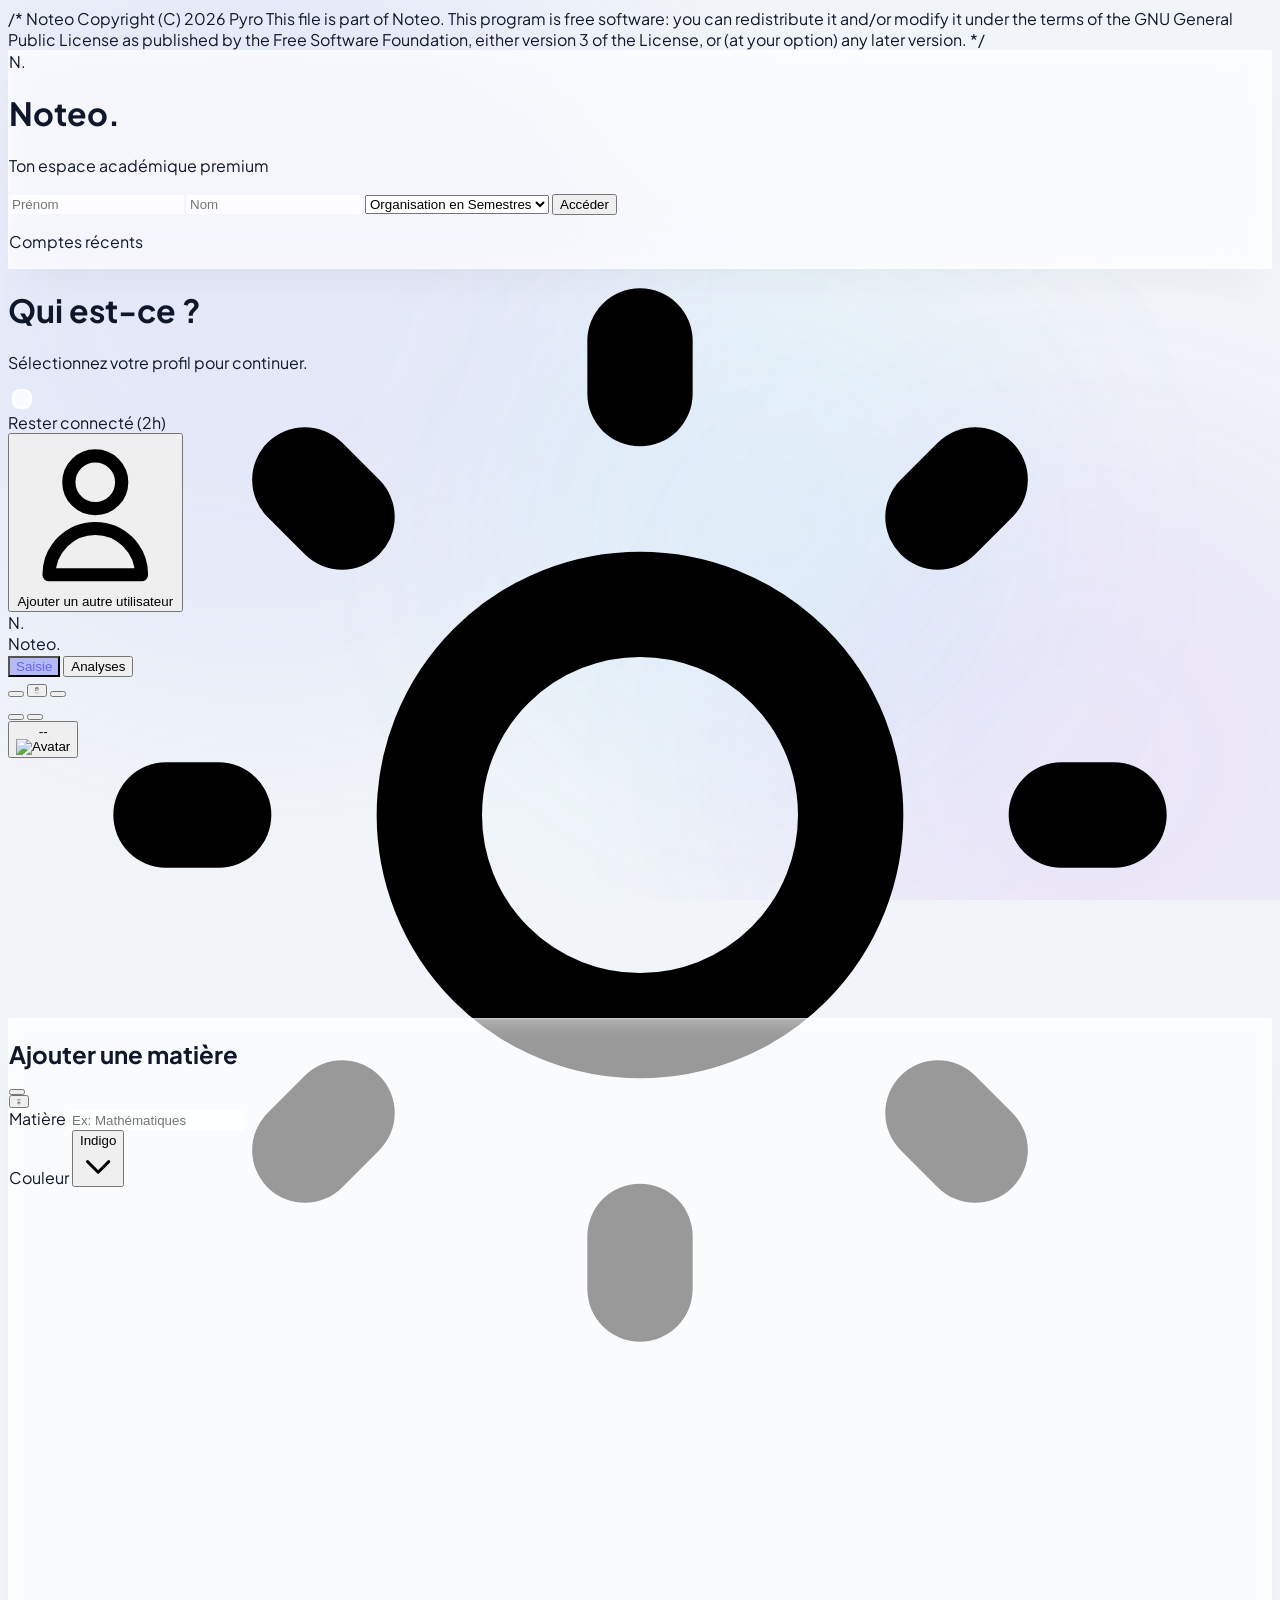
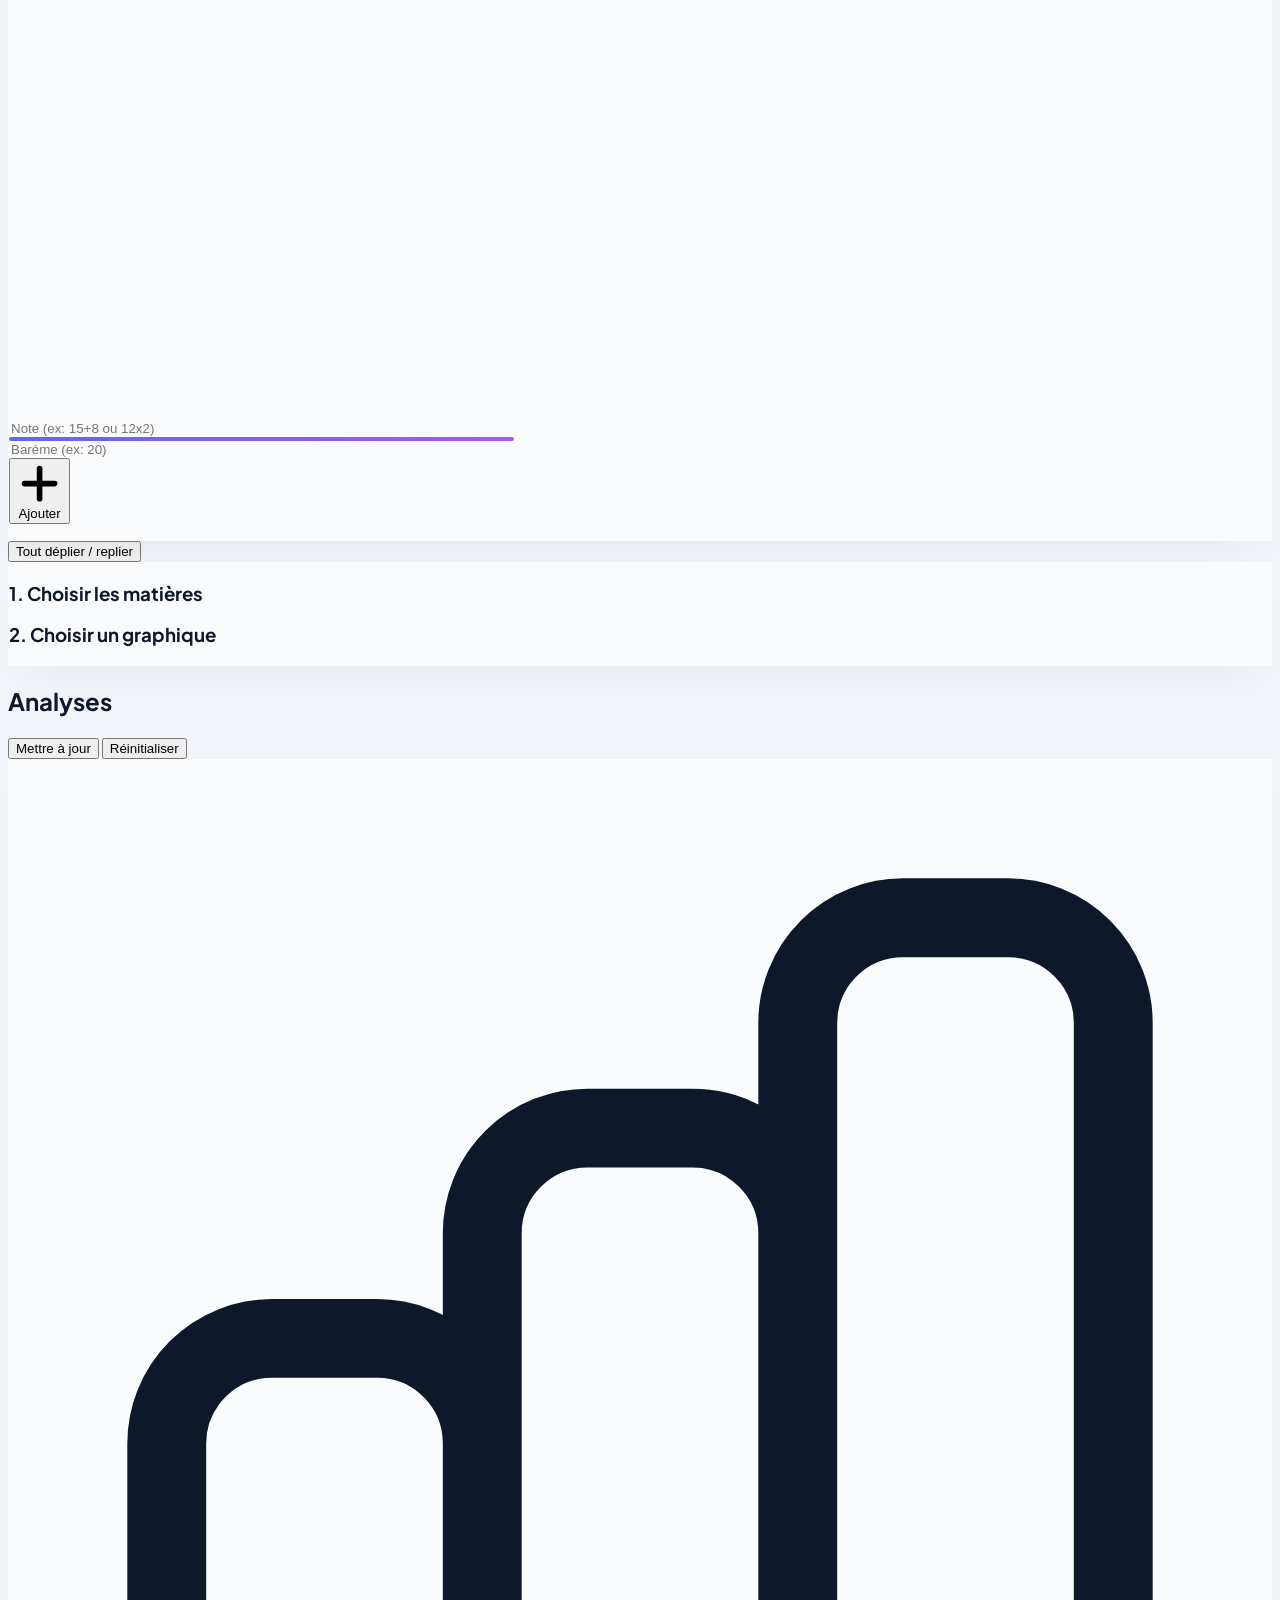
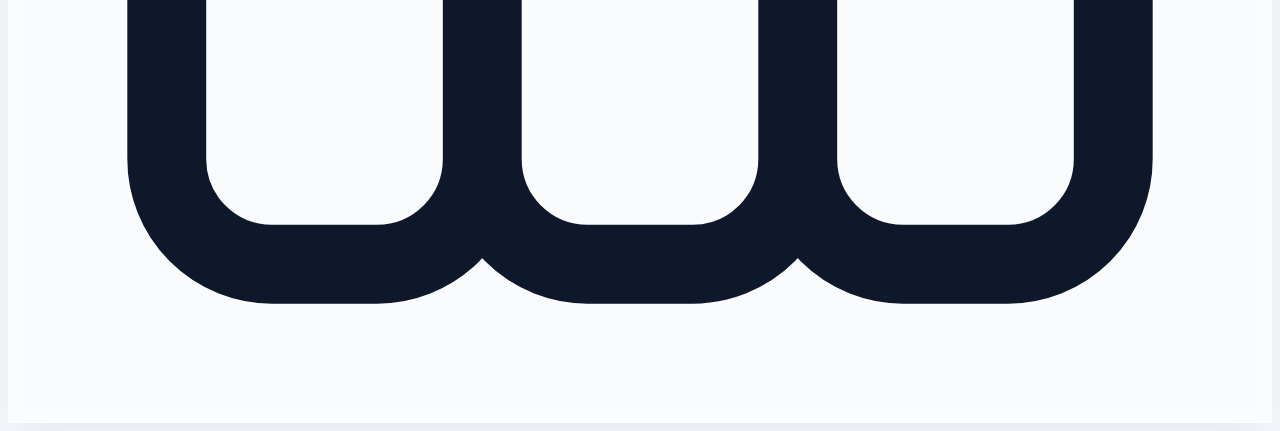
==== commit 354a1f36: "Update print statement from 'Hello' to 'Goodbye'" ====
--- a/Source/index.html
+++ b/Source/index.html
@@ -1,3 +1,15 @@
+/*
+Noteo
+Copyright (C) 2026 Pyro
+
+This file is part of Noteo.
+
+This program is free software: you can redistribute it and/or modify
+it under the terms of the GNU General Public License as published by
+the Free Software Foundation, either version 3 of the License, or
+(at your option) any later version.
+*/
+
 <!DOCTYPE html>
 <html lang="fr">
 <head>
@@ -639,4 +651,4 @@
     </div>
     <script src="script.js"></script>
 </body>
-</html>+</html>
